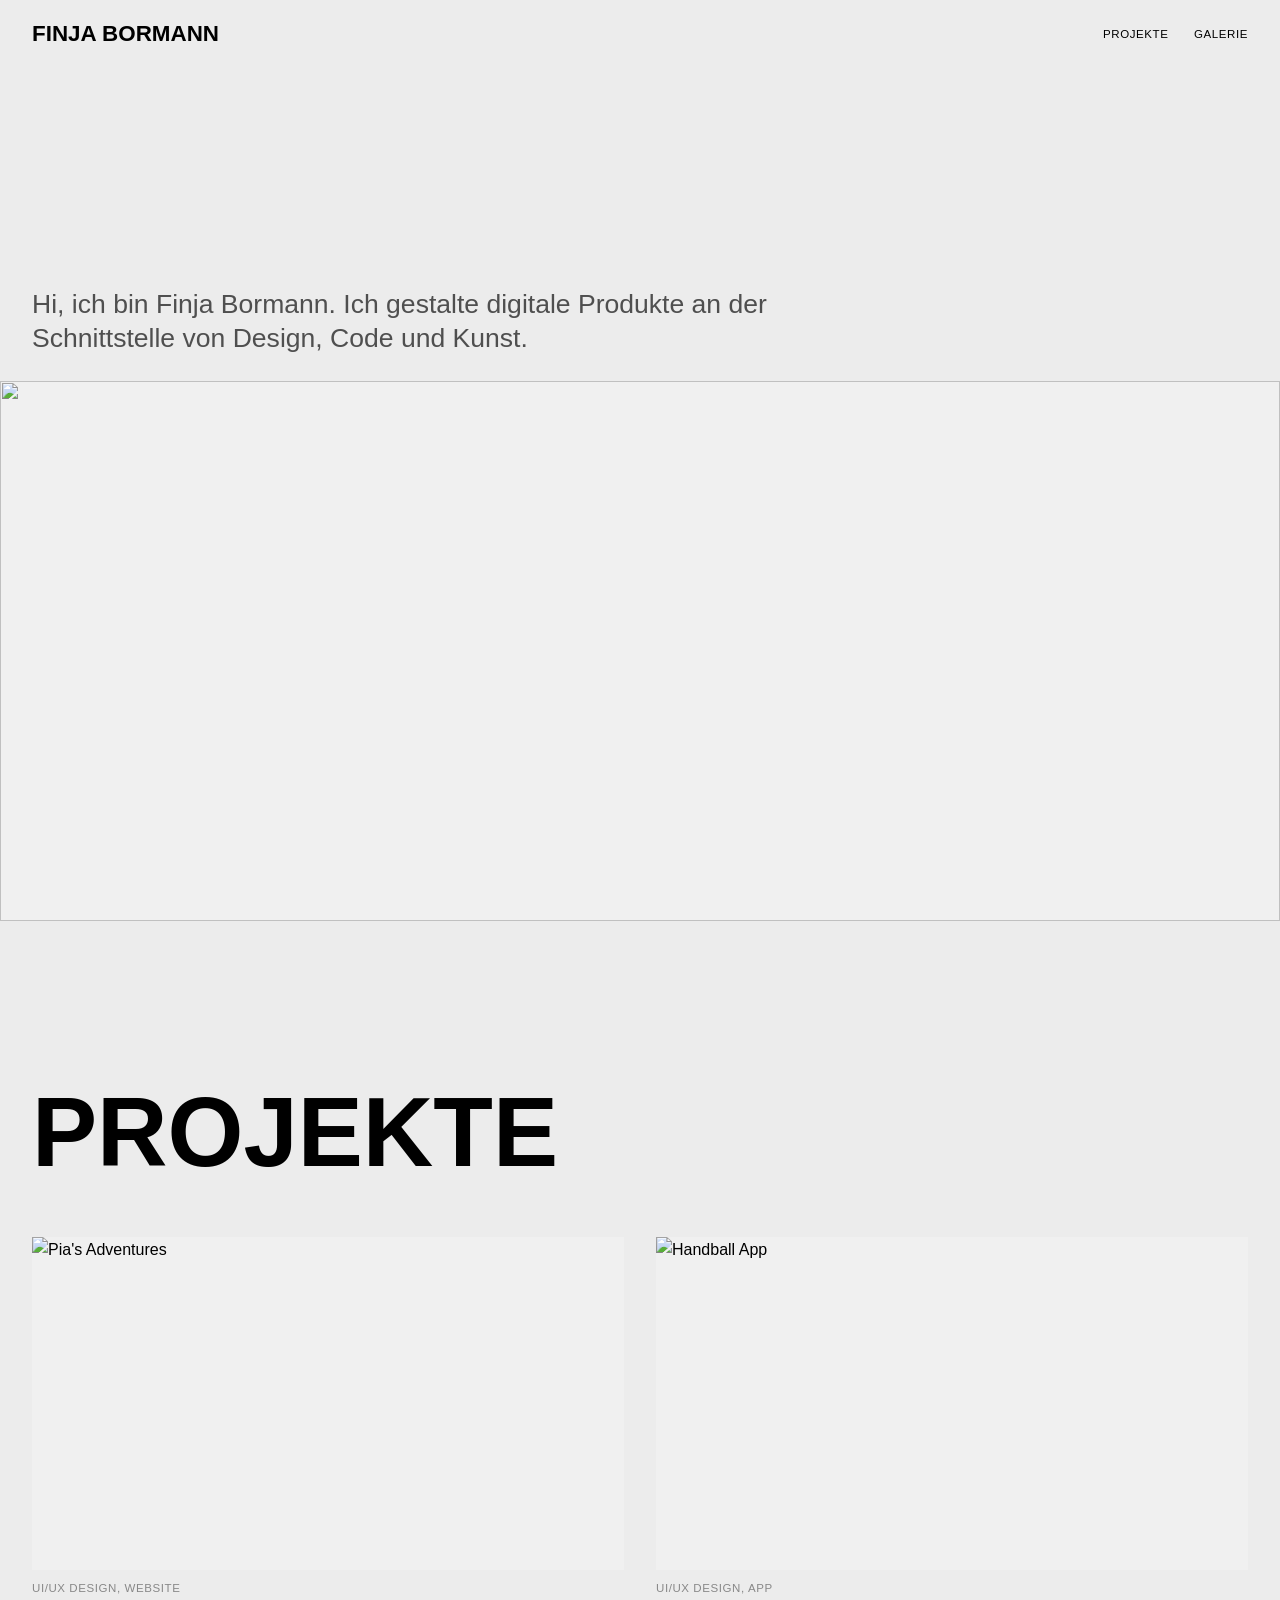
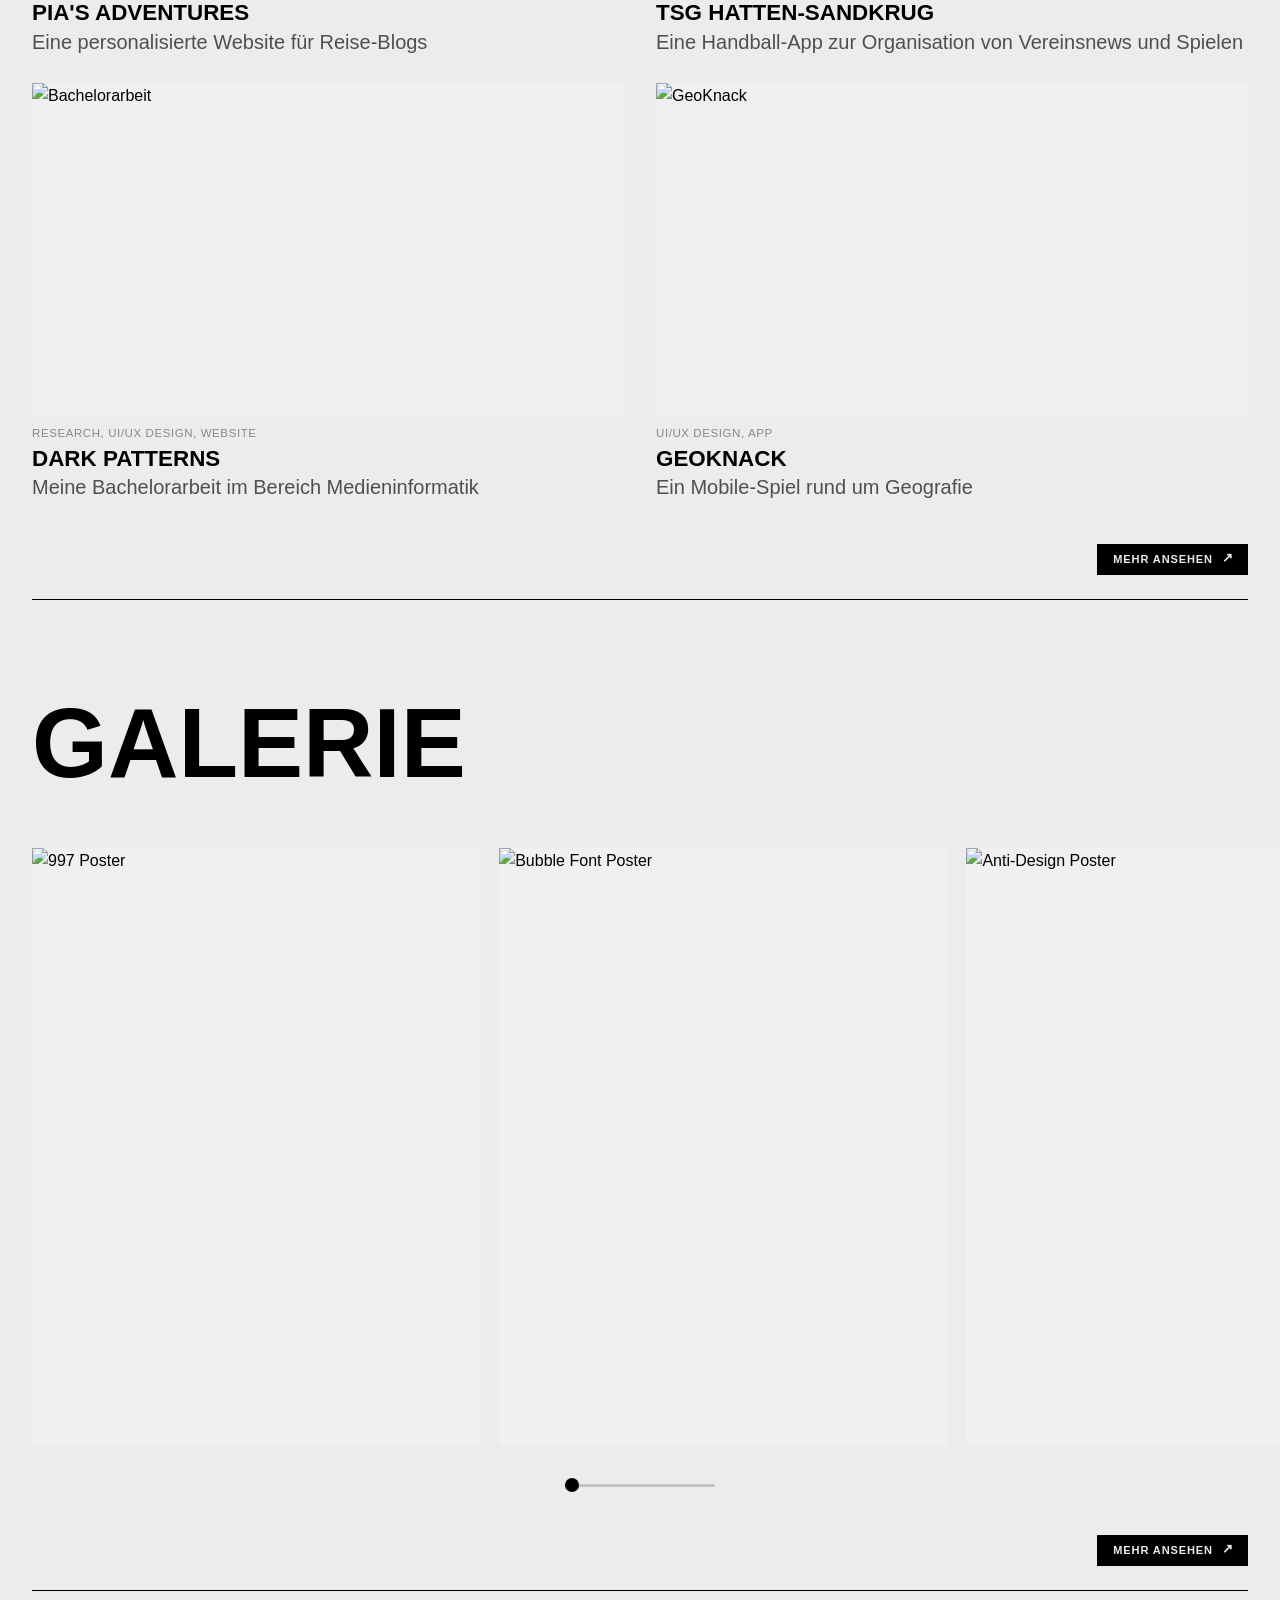
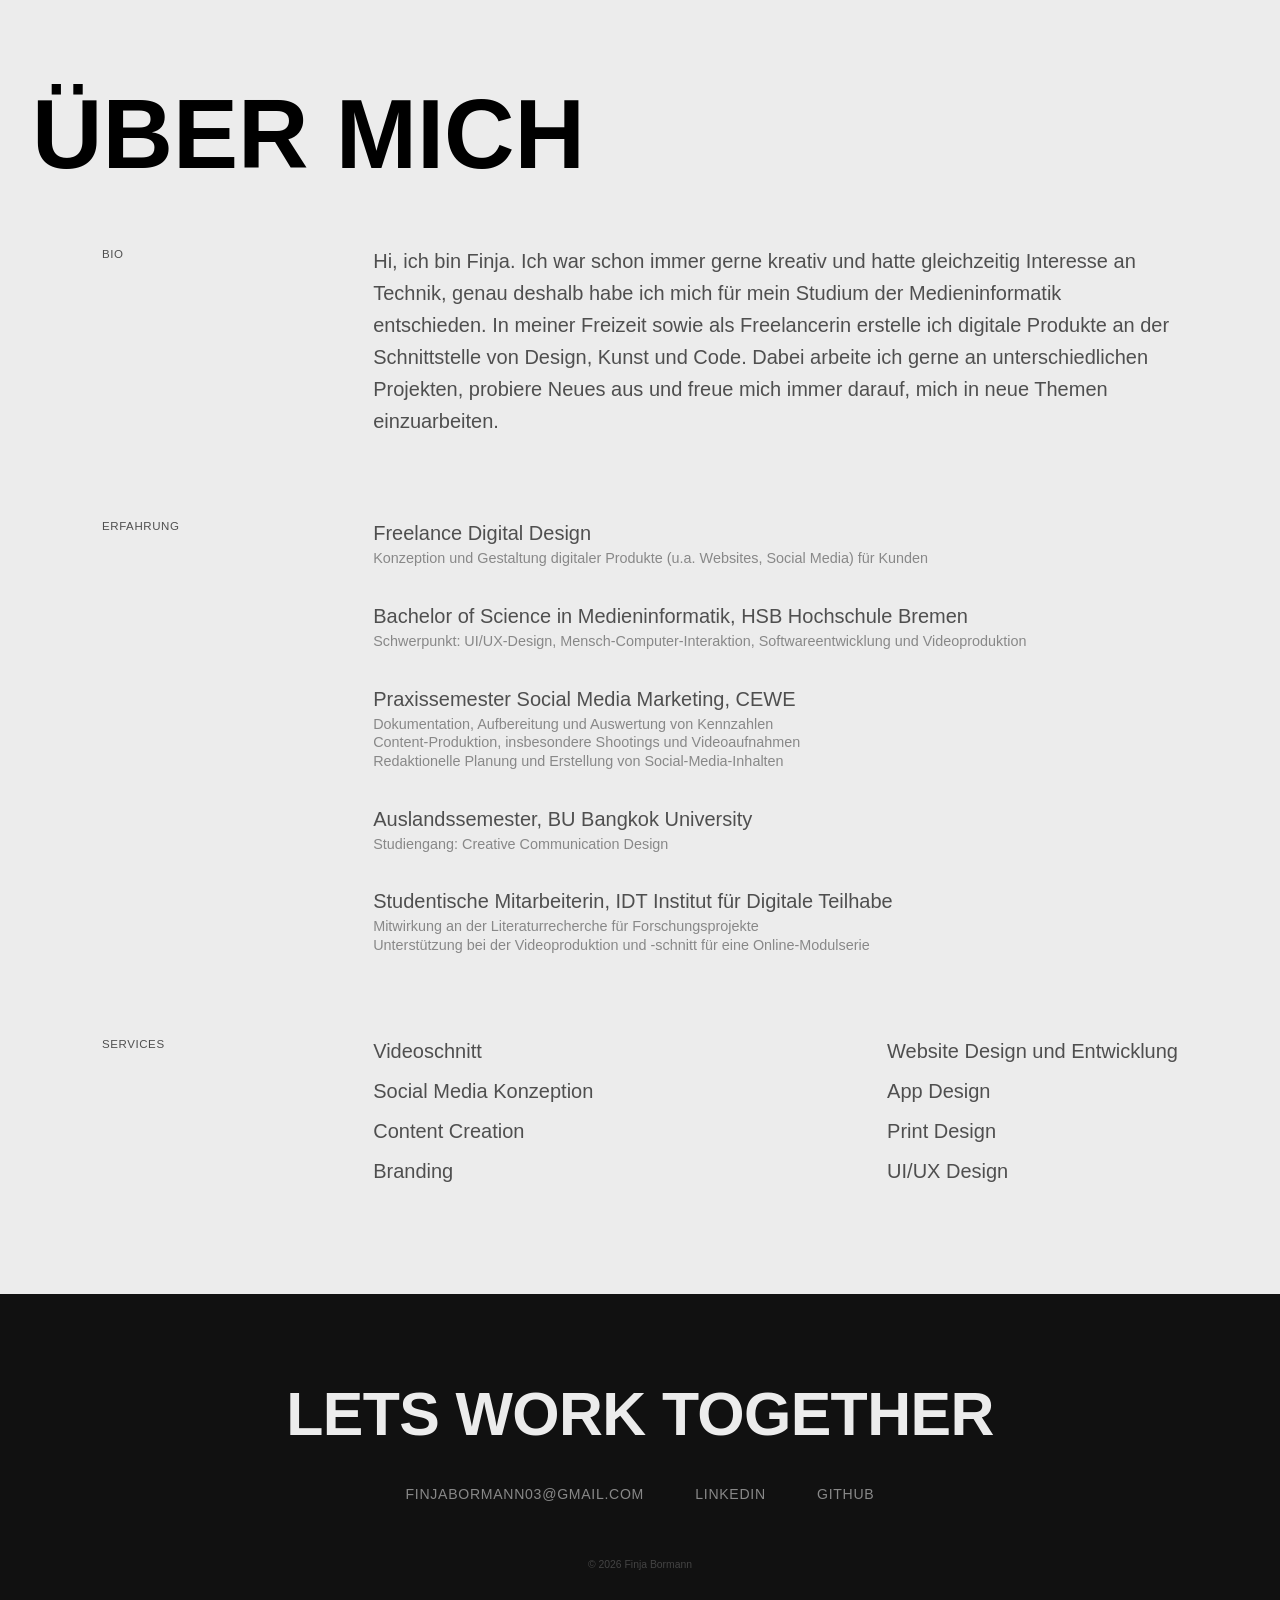
==== index.html @ 7aad4424 "added slider and changed bio text" ====
﻿<!DOCTYPE html>
<html lang="de">
  <head>
    <meta charset="UTF-8" />
    <meta name="viewport" content="width=device-width, initial-scale=1.0" />
    <meta name="theme-color" content="#ececec" />
    <link rel="icon" type="image/png" href="images/Logo.png" />
    <title>Finja Bormann - Digital Design</title>
    <link rel="stylesheet" href="style.css" />
    <link rel="stylesheet" href="responsive.css" />
  </head>
  <body>
  <div class="page-wrapper">

    <!-- Navigation -->
    <header>
      <nav class="navbar">
        <a href="#" class="nav-logo">FINJA BORMANN</a>
        <button class="nav-burger" aria-label="Menü öffnen">
          <span></span>
          <span></span>
          <span></span>
        </button>
        <ul class="nav-links">
          <li><a href="projects-overview.html">Projekte</a></li>
          <li><a href="galerie.html">Galerie</a></li>
        </ul>
      </nav>
    </header>

    <!-- Hauptbereich -->
    <main>

      <!-- Hero -->
      <section id="hero" class="section hero">
        <h1>Hi, ich bin Finja Bormann. Ich gestalte digitale Produkte an der Schnittstelle von Design, Code und Kunst.</h1>

        <!-- Bilder-Slideshow -->
        <div class="slideshow">
          <div class="slideshow-frame">
            <img src="images/TSG/Handball_App.png" class="slideshow-image" alt="" fetchpriority="high" />
            <img src="images/GeoKnack/MockUp_GeoKnack.png" class="slideshow-image" alt="" loading="lazy" decoding="async" />
            <img src="images/Bachelorarbeit/Bachelorarbeit_MockUp.png" class="slideshow-image" alt="" loading="lazy" decoding="async" />
            <img src="images/Pias_Adventures/Pias_adventures_MockUp.png" class="slideshow-image" alt="" loading="lazy" decoding="async" />
          </div>
        </div>
      </section>

      <!-- Projekte -->
      <section id="projects" class="section no-line">
        <h2>Projekte</h2>
        <div class="projects-static-grid">
          <a class="project-card" href="projects/pias-adventures.html">
            <div class="project-image">
              <img src="images/Pias_Adventures/Pias_Adventures_MockUp.png" alt="Pia's Adventures" />
            </div>
            <p class="project-tags">UI/UX DESIGN, Website</p>
            <h3 class="project-title">Pia's Adventures</h3>
            <p class="project-desc">Eine personalisierte Website für Reise-Blogs</p>
          </a>

          <a class="project-card" href="projects/handball-app.html">
            <div class="project-image">
              <img src="images/TSG/Handball_App.png" alt="Handball App" />
            </div>
            <p class="project-tags">UI/UX DESIGN, APP</p>
            <h3 class="project-title">TSG Hatten-Sandkrug</h3>
            <p class="project-desc">Eine Handball-App zur Organisation von Vereinsnews und Spielen</p>
          </a>

          <a class="project-card" href="projects/bachelorarbeit.html">
            <div class="project-image">
              <img src="images/Bachelorarbeit/Bachelorarbeit_MockUp.png" alt="Bachelorarbeit" loading="lazy" decoding="async" />
            </div>
            <p class="project-tags">RESEARCH, UI/UX DESIGN, Website</p>
            <h3 class="project-title">Dark Patterns</h3>
            <p class="project-desc">Meine Bachelorarbeit im Bereich Medieninformatik</p>
          </a>

          <a class="project-card" href="projects/geoknack.html">
            <div class="project-image">
              <img src="images/GeoKnack/MockUp_GeoKnack.png" alt="GeoKnack" loading="lazy" decoding="async" />
            </div>
            <p class="project-tags">UI/UX DESIGN, APP</p>
            <h3 class="project-title">GeoKnack</h3>
            <p class="project-desc">Ein Mobile-Spiel rund um Geografie</p>
          </a>

        </div>
        <div class="section-link-wrap">
          <a href="projects-overview.html" class="section-link-btn">Mehr Ansehen <span class="section-link-arrow">↗</span></a>
        </div>
      </section>

      <!-- Galerie -->
      <section id="gallery" class="section">
        <h2><span class="heading-text">Galerie</span></h2>
        <div class="projects-viewport">
        <div class="projects-grid">
          <div class="project-card">
            <div class="project-image">
              <img src="images/Galerie/997-poster.png" alt="997 Poster" loading="lazy" decoding="async" />
            </div>
          </div>

          <div class="project-card">
            <div class="project-image">
              <img src="images/Galerie/bubble-font-poster.png" alt="Bubble Font Poster" loading="lazy" decoding="async" />
            </div>
          </div>

          <div class="project-card">
            <div class="project-image">
              <img src="images/Galerie/anti-design-poster.png" alt="Anti-Design Poster" loading="lazy" decoding="async" />
            </div>
          </div>

          <div class="project-card">
            <div class="project-image">
              <img src="images/Galerie/retro-poster.png" alt="Retro Poster" loading="lazy" decoding="async" />
            </div>
          </div>
        </div>
        </div>
        <div class="section-link-wrap">
          <a href="galerie.html" class="section-link-btn">Mehr Ansehen <span class="section-link-arrow">↗</span></a>
        </div>
      </section>

      <!-- Über mich -->
      <section id="about" class="section">
        <h2>Über mich</h2>

        <div class="about-row">
          <p class="about-label">Bio</p>
          <div class="about-content">
            <p>Hi, ich bin Finja. Ich war schon immer gerne kreativ und hatte gleichzeitig Interesse an Technik, 
              genau deshalb habe ich mich für mein Studium der Medieninformatik entschieden. In meiner Freizeit sowie 
              als Freelancerin erstelle ich digitale Produkte an der Schnittstelle von Design, Kunst und Code. 
              Dabei arbeite ich gerne an unterschiedlichen Projekten, probiere Neues aus und freue mich immer darauf, 
              mich in neue Themen einzuarbeiten.</p>
          </div>
        </div>

        <div class="about-row">
          <p class="about-label">Erfahrung</p>
          <div class="about-content">
            <div class="about-entry">
              <p class="about-entry-title">Freelance Digital Design</p>
              <p class="about-entry-desc">Konzeption und Gestaltung digitaler Produkte (u.a. Websites, Social Media) für Kunden</p>
            </div>
            <div class="about-entry">
              <p class="about-entry-title">Bachelor of Science in Medieninformatik, HSB Hochschule Bremen</p>
              <p class="about-entry-desc">Schwerpunkt: UI/UX-Design, Mensch-Computer-Interaktion, Softwareentwicklung und Videoproduktion</p>
            </div>
            <div class="about-entry">
              <p class="about-entry-title">Praxissemester Social Media Marketing, CEWE</p>
              <p class="about-entry-desc">Dokumentation, Aufbereitung und Auswertung von Kennzahlen<br>Content-Produktion, insbesondere Shootings und Videoaufnahmen<br>Redaktionelle Planung und Erstellung von Social-Media-Inhalten</p>
            </div>
            <div class="about-entry">
              <p class="about-entry-title">Auslandssemester, BU Bangkok University</p>
              <p class="about-entry-desc">Studiengang: Creative Communication Design</p>
            </div>
              <div class="about-entry">
              <p class="about-entry-title">Studentische Mitarbeiterin, IDT Institut für Digitale Teilhabe</p>
              <p class="about-entry-desc">Mitwirkung an der Literaturrecherche für Forschungsprojekte<br>Unterstützung bei der Videoproduktion und -schnitt für eine Online-Modulserie</p>
            </div>
          </div>
        </div>

        <div class="about-row">
          <p class="about-label">Services</p>
          <div class="about-skills">
            <ul>
              <li>Videoschnitt</li>
              <li>Social Media Konzeption</li>
              <li>Content Creation</li>
              <li>Branding</li>
            </ul>
            <ul>
              <li>Website Design und Entwicklung</li>
              <li>App Design</li>
              <li>Print Design</li>
              <li>UI/UX Design</li>
            </ul>
          </div>
        </div>
      </section>

    </main>

  </div>
    <!-- Footer -->
    <footer class="footer">
      <div class="footer-inner">
        <p class="footer-work-together">Lets work<br class="footer-br"> together</p>
        <div class="footer-links-row">
          <a class="footer-link" href="mailto:finjabormann03@gmail.com">finjabormann03@gmail.com</a>
          <div class="footer-social">
            <a class="footer-link" href="https://de.linkedin.com/in/finja-bormann-8b305a2b4" target="_blank">LinkedIn</a>
            <a class="footer-link" href="https://github.com/finionb" target="_blank">GitHub</a>
          </div>
        </div>
        <p class="footer-copy">&copy; 2026 Finja Bormann</p>
      </div>
    </footer>

    <script src="script.js"></script>
  </body>
</html>
---- style.css ----
*, *::before, *::after {
  box-sizing: border-box;
  margin: 0;
  padding: 0;

}

html {
  overflow-x: hidden;
  background-color: #ececec;
}

body {
  font-family: "Inter", sans-serif;
  line-height: 1.6;
  overflow-x: hidden;
  background-color: #ececec;
}


@font-face {
  font-family: "Inter";
  src: url("fonts/Inter_24pt-Light.ttf") format("truetype");
  font-weight: 300;
  font-style: normal;
}

@font-face {
  font-family: "Inter";
  src: url("fonts/Inter_24pt-Medium.ttf") format("truetype");
  font-weight: 500;
  font-style: normal;
}

@font-face {
  font-family: "Inter";
  src: url("fonts/Inter_28pt-SemiBold.ttf") format("truetype");
  font-weight: 600;
  font-style: normal;
}

@font-face {
  font-family: "Inter";
  src: url("fonts/Inter_28pt-Bold.ttf") format("truetype");
  font-weight: 700;
  font-style: normal;
}

/* Navbar */
.navbar {
  display: flex;
  justify-content: space-between;
  align-items: center;
  padding: clamp(0.6rem, 1.5vw, 1rem) 2rem;
  background-color: transparent;
  position: fixed;
  top: 0;
  left: 50%;
  width: 100vw;
  margin-left: calc(-1 * 50vw);
  z-index: 100;
}

.nav-logo {
  display: flex;
  align-items: center;
  gap: 0.5rem;
  font-size: clamp(1rem, 1.2vw + 0.5rem, 1.4rem);
  font-weight: 700;
  text-decoration: none;
  color: #000000;
  background-color: transparent;
}

.nav-links {
  list-style: none;
  letter-spacing: 0.05em;
  text-transform: uppercase;
  font-size: clamp(0.7rem, 0.4vw + 0.4rem, 0.85rem);
  display: flex;
  gap: clamp(1rem, 2vw, 2rem);
  background-color: transparent;
}

.nav-links li {
  background-color: transparent;
}

.nav-links a {
  text-decoration: none;
  color: #000000;
  background-color: transparent;
}

.nav-links a:hover {
  color: #4f4f4f;
}

/* Burger button */
.nav-burger {
  display: none;
  flex-direction: column;
  justify-content: center;
  gap: 5px;
  background: none;
  border: none;
  cursor: pointer;
  z-index: 101;
}

.nav-burger span {
  display: block;
  width: 24px;
  height: 2px;
  background-color: #000000;
  transition: transform 0.3s ease, opacity 0.3s ease;
}

.nav-burger.is-open span:nth-child(1) {
  transform: translateY(7px) rotate(45deg);
}
.nav-burger.is-open span:nth-child(2) {
  opacity: 0;
}
.nav-burger.is-open span:nth-child(3) {
  transform: translateY(-7px) rotate(-45deg);
}

/* Slideshow */
.slideshow {
  width: 100vw;
  margin-left: calc(50% - 50vw);
  margin-right: calc(50% - 50vw);
  margin-top: clamp(1rem, 2vw, 2rem);
}

.slideshow-frame {
  position: relative;
  width: 100%;
  aspect-ratio: 16 / 6.75;
  overflow: hidden;
  background-color: #f0f0f0;
}

.slideshow-image {
  position: absolute;
  inset: 0;
  width: 100%;
  height: 100%;
  object-fit: cover;
  opacity: 0;
  transition: opacity 0.6s ease;
}

.slideshow-image.is-active {
  opacity: 1;
}

/* Sections */
.section {
  position: relative;
  padding: clamp(2.5rem, 4vw + 1rem, 5rem) 2rem;
  max-width: 1140px;
  margin: 0 auto;
}

#projects,
#gallery {
  padding-bottom: clamp(1rem, 2vw, 1.5rem);
}

.section::before {
  content: "";
  position: absolute;
  top: 0;
  left: calc(2rem - max(0px, (100vw - 1140px) / 2));
  right: calc(2rem - max(0px, (100vw - 1140px) / 2));
  border-top: 1px solid #000000;
}

.section.hero::before,
.section.no-line::before {
  border-top: none;
}

.hero {
  text-align: left;
  padding-top: clamp(18rem, 18vw + 2rem, 30rem);
  position: relative;
}

.hero h1 {
  position: relative;
  width: 100vw;
  color: #4f4f4f;
  max-width: clamp(300px, 65vw, 800px);
  margin-left: calc(50% - 50vw);
  padding-left: 2rem;
  font-size: clamp(1.25rem, 1.2vw + 0.7rem, 2rem);
  font-weight: 500;
  line-height: clamp(1rem, 1.5vw + 0.9rem, 2.7rem);
}

/* Projects slider */
.projects-viewport {
  position: relative;
  width: 100vw;
  margin-left: calc(50% - 50vw);
  margin-right: calc(50% - 50vw);
  margin-top: clamp(1rem, 2vw, 2rem);
  overflow: hidden;
  cursor: grab;
  touch-action: pan-y;
}

.projects-viewport.is-dragging {
  cursor: grabbing;
}

/* Slider progress indicator */
.slider-scrollbar {
  position: relative;
  width: clamp(120px, 18vw, 150px);
  height: 3px;
  margin: clamp(1.5rem, 3vw, 2.5rem) auto;
  background: #c4c4c4;
  border-radius: 9999px;
}

.slider-fill {
  position: absolute;
  top: 0;
  left: 0;
  height: 100%;
  width: 0;
  background: #000;
  border-radius: 9999px;
}

.slider-thumb {
  position: absolute;
  top: 50%;
  left: 0;
  width: clamp(11px, 2.2vw, 14px);
  height: clamp(11px, 2.2vw, 14px);
  margin-top: calc(clamp(11px, 2.2vw, 14px) * -0.5);
  padding: 0;
  border: none;
  border-radius: 50%;
  background: #000;
  cursor: grab;
  touch-action: none;
  transition: background 0.2s ease;
}

.slider-thumb:hover,
.slider-thumb.is-dragging {
  background: #000;
}

.slider-thumb.is-dragging {
  cursor: grabbing;
}

.projects-grid {
  display: flex;
  gap: clamp(1rem, 1.5vw, 1.5rem);
  width: max-content;
  will-change: transform;
}

.project-card {
  display: block;
  flex: 0 0 624px;
  width: 624px;
  text-decoration: none;
  color: inherit;
  user-select: none;
}

#gallery .project-card {
  flex: 0 0 clamp(220px, 35vw, 500px);
  width: clamp(220px, 35vw, 500px);
  cursor: zoom-in;
}

/* Static projects grid (no slider) */
.projects-static-grid {
  display: grid;
  grid-template-columns: repeat(2, 1fr);
  gap: clamp(1.5rem, 2.5vw, 2.5rem);
  margin-top: clamp(1rem, 2vw, 2rem);
  width: 100vw;
  margin-left: calc(50% - 50vw);
  margin-right: calc(50% - 50vw);
  padding: 0 2rem;
  box-sizing: border-box;
}

.projects-static-grid .project-card {
  flex: none;
  width: auto;
}

@media (max-width: 700px) {
  .projects-static-grid {
    grid-template-columns: 1fr;
  }
}

/* ── Section Link Button ─────────────────────────────── */
.section-link-wrap {
  width: 100vw;
  margin-left: calc(50% - 50vw);
  display: flex;
  justify-content: flex-end;
  padding-right: 2rem;
  margin-top: clamp(2rem, 4vw, 3rem);
}

.section-link-btn {
  display: inline-flex;
  align-items: center;
  gap: 0.6em;
  padding: clamp(0.55em, 0.8vw, 0.8em) clamp(0.9em, 1.5vw, 1.5em);
  border-radius: 0;
  background: #000;
  color: #ececec;
  text-decoration: none;
  font-family: "Inter", sans-serif;
  font-size: clamp(0.62rem, 0.3vw + 0.45rem, 0.9rem);
  font-weight: 600;
  text-transform: uppercase;
  letter-spacing: 0.08em;
  line-height: 1;
  transition: background 0.2s ease, color 0.2s ease;
}

.section-link-btn:hover {
  background: #333;
  color: #ececec;
}

.section-link-arrow {
  font-size: 1.2em;
  line-height: 1;
  transform: translate(2px, -2px);
}

/* ── Coming Soon ─────────────────────────────── */

.coming-soon-card {
  position: relative;
}

.coming-soon-card .project-image::after {
  content: "Coming Soon";
  position: absolute;
  top: 12px;
  right: 12px;
  background-color: #000;
  color: #ececec;
  font-size: 0.65rem;
  font-weight: 700;
  letter-spacing: 0.1em;
  text-transform: uppercase;
  padding: 5px 10px;
  pointer-events: none;
}

/* ── Project Section ─────────────────────────────── */

.project-image {
  overflow: hidden;
  background-color: #f0f0f0;
  position: relative;
}

.project-image img {
  display: block;
  width: 100%;
  aspect-ratio: 16 / 9;
  object-fit: cover;
  transition: transform 0.4s ease;
}

.project-card:hover .project-image img {
  transform: scale(1.05);
}

@media (hover: none) {
  .project-card.in-view .project-image img {
    transform: scale(1.05);
  }
}

#gallery .project-image img {
  aspect-ratio: 3 / 4;
}

.project-tags {
  margin-top: clamp(0.6rem, 1vw, 1rem);
  line-height: 1;
  letter-spacing: 0.05em;
  text-transform: uppercase;
  font-size: clamp(0.7rem, 0.4vw + 0.4rem, 0.85rem);
  color: #888;
}

.project-title {
  font-size: clamp(1.1rem, 1vw + 0.6rem, 1.6rem);
  font-weight: 700;
  line-height: 1;
  text-transform: uppercase;
  margin: 0.5rem 0;
}

.project-desc {
  font-size: clamp(1rem, 0.8vw + 0.7rem, 1.25rem);
  line-height: 0.9;
  color: #4f4f4f;
}

h2 {
  position: relative;
  width: 100vw;
  margin-left: calc(50% - 50vw);
  padding-left: 2rem;
  font-size: clamp(2.5rem, 7vw + 0.5rem, 8rem);
  font-weight: 700;
  text-transform: uppercase;
}

/* Über mich */
.about-row {
  display: grid;
  grid-template-columns: clamp(120px, 18vw, 220px) 1fr;
  gap: clamp(2rem, 4vw, 5rem);
  padding: clamp(1.5rem, 2.5vw, 2.5rem) 0;
}

.about-row:first-of-type {
  margin-top: clamp(1.5rem, 2.5vw, 2.5rem);
  padding-top: 0;
}

.about-label {
  font-weight: 500;
  color: #4f4f4f;
  letter-spacing: 0.05em;
  text-transform: uppercase;
  font-size: clamp(0.7rem, 0.4vw + 0.4rem, 0.85rem);
}

.about-content {
  margin-bottom: 1rem;
  color: #4f4f4f;
  font-size: clamp(1rem, 0.8vw + 0.7rem, 1.25rem);
}

.about-content p:last-child {
  margin-bottom: 0;
}

.about-entry {
  margin-bottom: clamp(1.75rem, 2.5vw, 2.5rem);
}

.about-entry:last-child {
  margin-bottom: 0;
}

.about-entry-title {
  font-weight: 500;
  color: #4f4f4f;
  font-size: clamp(1rem, 0.8vw + 0.7rem, 1.25rem);
}

.about-entry-desc {
  color: #888;
  font-size: clamp(0.8rem, 0.5vw + 0.5rem, 0.95rem);
  line-height: 1.3;
}

.about-skills {
  display: flex;
  justify-content: space-between;
  width: 100%;
}

.about-skills ul {
  list-style: none;
}

.about-skills li {
  color: #4f4f4f;
  margin-bottom: 0.5rem;
  font-size: clamp(1rem, 0.8vw + 0.7rem, 1.25rem);
}

@media (max-width: 600px) {
  .about-row {
    grid-template-columns: 1fr;
    gap: 0.75rem;
  }
}

/* Footer */
.page-wrapper {
  background-color: #ececec;
}

.footer {
  background-color: #111;
  display: flex;
  flex-direction: column;
  align-items: center;
  justify-content: center;
  padding: clamp(3rem, 7vw, 6rem) 2rem;
}

.footer-inner {
  max-width: 1140px;
  width: 100%;
  text-align: center;
  opacity: 0;
  transition: opacity 0.7s ease;
}

.footer-inner.is-visible {
  opacity: 1;
}

.footer-work-together {
  font-size: clamp(2rem, 3.5vw + 1rem, 5rem);
  font-weight: 700;
  color: #ececec;
  text-transform: uppercase;
  line-height: 1;
  letter-spacing: -0.01em;
  margin-bottom: clamp(1.5rem, 3vw, 3rem);
} 

.footer-br {
  display: none;
}

.footer-links-row {
  display: flex;
  justify-content: center;
  align-items: center;
  flex-wrap: wrap;
  gap: clamp(1.5rem, 4vw, 4rem);
  margin-bottom: clamp(2rem, 4vw, 4rem);
}

.footer-social {
  display: flex;
  gap: clamp(1.5rem, 4vw, 4rem);
  background-color: transparent;
}

.footer-link {
  color: #888;
  text-decoration: none;
  font-size: clamp(0.8rem, 0.6vw + 0.4rem, 1rem);
  letter-spacing: 0.05em;
  text-transform: uppercase;
  transition: color 0.2s ease;
}

.footer-link:hover {
  color: #ececec;
}

.footer-copy {
  color: #444;
  font-size: clamp(0.65rem, 0.3vw + 0.4rem, 0.75rem);
}

/* ── Lightbox ────────────────────────────────────────── */
.lightbox {
  position: fixed;
  inset: 0;
  background: rgba(0, 0, 0, 0.9);
  z-index: 200;
  display: flex;
  align-items: center;
  justify-content: center;
  opacity: 0;
  pointer-events: none;
  transition: opacity 0.2s ease;
}

.lightbox.is-open {
  opacity: 1;
  pointer-events: all;
}

.lightbox-img {
  max-width: 90vw;
  max-height: 90vh;
  object-fit: contain;
  display: block;
  user-select: none;
}

.lightbox-close {
  position: fixed;
  top: clamp(1rem, 2vw, 1.5rem);
  right: clamp(1rem, 2vw, 1.5rem);
  background: none;
  border: none;
  cursor: pointer;
  color: #fff;
  font-family: "Inter", sans-serif;
  font-size: clamp(1rem, 1vw + 0.5rem, 1.4rem);
  font-weight: 700;
  letter-spacing: 0.1em;
  text-transform: uppercase;
  line-height: 1;
  padding: 0;
  transition: color 0.2s ease;
}

.lightbox-close:hover {
  color: #888;
}
---- responsive.css ----
/* ═══════════════════════════════════════════════════════
   RESPONSIVE.CSS
   Clamps decken fluid scaling ab.
   Diese Datei enthält strukturelle Breakpoint-Änderungen.

   Breakpoints:
   Tablet  → max-width: 1024px
   Mobile  → max-width: 768px
   Small   → max-width: 480px
═══════════════════════════════════════════════════════ */


/* ── Tablet (≤ 1024px) ───────────────────────────────── */
@media (max-width: 1024px) {

  /* Galerie-Karten etwas breiter relativ */
  #gallery .project-card {
    flex: 0 0 clamp(220px, 44vw, 420px);
    width: clamp(220px, 44vw, 420px);
  }

  /* Projekt-Grid 2 Spalten bleiben, aber weniger Gap */
  .projects-static-grid {
    gap: clamp(1rem, 2vw, 2rem);
  }

  /* About-Label-Spalte etwas schmaler */
  .about-row {
    grid-template-columns: clamp(90px, 14vw, 160px) 1fr;
    gap: clamp(1.5rem, 3vw, 4rem);
  }

  /* Skills-Spalten Mindestbreite anpassen */
  .about-skills ul {
    min-width: clamp(160px, 22vw, 280px);
  }

}


/* ── Mobile (≤ 768px) ───────────────────────────────── */
@media (max-width: 768px) {

  .nav-burger {
    display: flex;
  }

  .nav-links {
    display: none;
    position: fixed;
    top: 0;
    left: 0;
    width: 100%;
    height: 100vh;
    flex-direction: column;
    justify-content: center;
    align-items: flex-end;
    padding-right: 2rem;
    gap: 2rem;
    background-color: #ececec;
    z-index: 100;
  }

  .nav-links.is-open {
    display: flex;
  }

  .nav-links a {
    font-size: clamp(2rem, 8vw, 3rem);
    font-weight: 700;
    text-transform: uppercase;
    letter-spacing: 0.02em;
  }

  /* ─ Hero ─ */
  .hero {
    padding-top: clamp(18rem, 28vw, 20rem);
  }

  .hero h1 {
    max-width: 100%;
    font-size: clamp(1.4rem, 6vw, 2.5rem);
    line-height: 1.3;
    font-weight: 500;
  }

  /* Slideshow auf Mobile deutlich höher */
  .slideshow-frame {
    aspect-ratio: 16 / 16;
  }

  /* ─ Galerie-Slider ─ */
  #gallery .project-card {
    flex: 0 0 clamp(200px, 75vw, 340px);
    width: clamp(200px, 75vw, 340px);
  }

  /* ─ Über mich ─ */
  .about-row {
    grid-template-columns: 1fr;
    gap: 0.6rem;
  }

  .about-row:first-of-type {
    margin-top: clamp(1rem, 2vw, 1.5rem);
  }

  .about-skills {
    gap: 2rem;
  }

  /* ─ Projektkarten ─ */
  .project-desc {
    line-height: 1.4;
  }

  /* ─ Projektdetails ─ */
  .project-hero-image {
    padding-top: clamp(4rem, 8vw, 6rem);
  }

  .project-meta {
    gap: clamp(1rem, 3vw, 2rem);
  }

  .project-overview,
  .project-text-block {
    grid-template-columns: 1fr;
    gap: 0.5rem;
  }

  .project-overview-label,
  .project-section-title {
    padding-top: 0;
  }

}


/* ── Small Mobile (≤ 480px) ─────────────────────────── */
@media (max-width: 480px) {

  /* ─ Navbar ─ */
  .nav-logo {
    font-size: 1.05rem;
  }

  .navbar {
    padding-left: 1.25rem;
    padding-right: 1.25rem;
  }

  /* ─ Sections ─ */
  .section {
    padding-left: 1.25rem;
    padding-right: 1.25rem;
  }

  /* Section-Linien an neues Padding anpassen */
  .section::before {
    left: calc(1.25rem - max(0px, (100vw - 1140px) / 2));
    right: calc(1.25rem - max(0px, (100vw - 1140px) / 2));
  }

  h2 {
    padding-left: 1.25rem;
  }

  .hero h1 {
    padding-left: 1.25rem;
    padding-right: 1.25rem;
  }

  /* ─ Galerie-Karten ─ */
  #gallery .project-card {
    flex: 0 0 82vw;
    width: 82vw;
  }

  /* ─ Projekt-Grid ─ */
  .projects-static-grid {
    padding: 0 1.25rem;
    gap: 2rem;
  }

  /* ─ Section Link ─ */
  .section-link-wrap {
    padding-right: 1.25rem;
  }

  /* ─ Footer ─ */
  .footer {
    padding: clamp(4rem, 10vw, 6rem) 1.25rem;
  }

  .footer-br {
    display: inline;
  }

  .footer-links-row {
    flex-direction: column;
    gap: 1rem;
  }


  .project-image-grid {
    grid-template-columns: 1fr;
    gap: 0.75rem;
  }

  .project-hero-image img {
    aspect-ratio: 4 / 3;
  }

  .project-next-title {
    font-size: clamp(1.2rem, 6vw, 2rem);
  }

  /* ─ Slideshow ─ */
  .slideshow-frame {
    aspect-ratio: 3 / 4;
  }

}
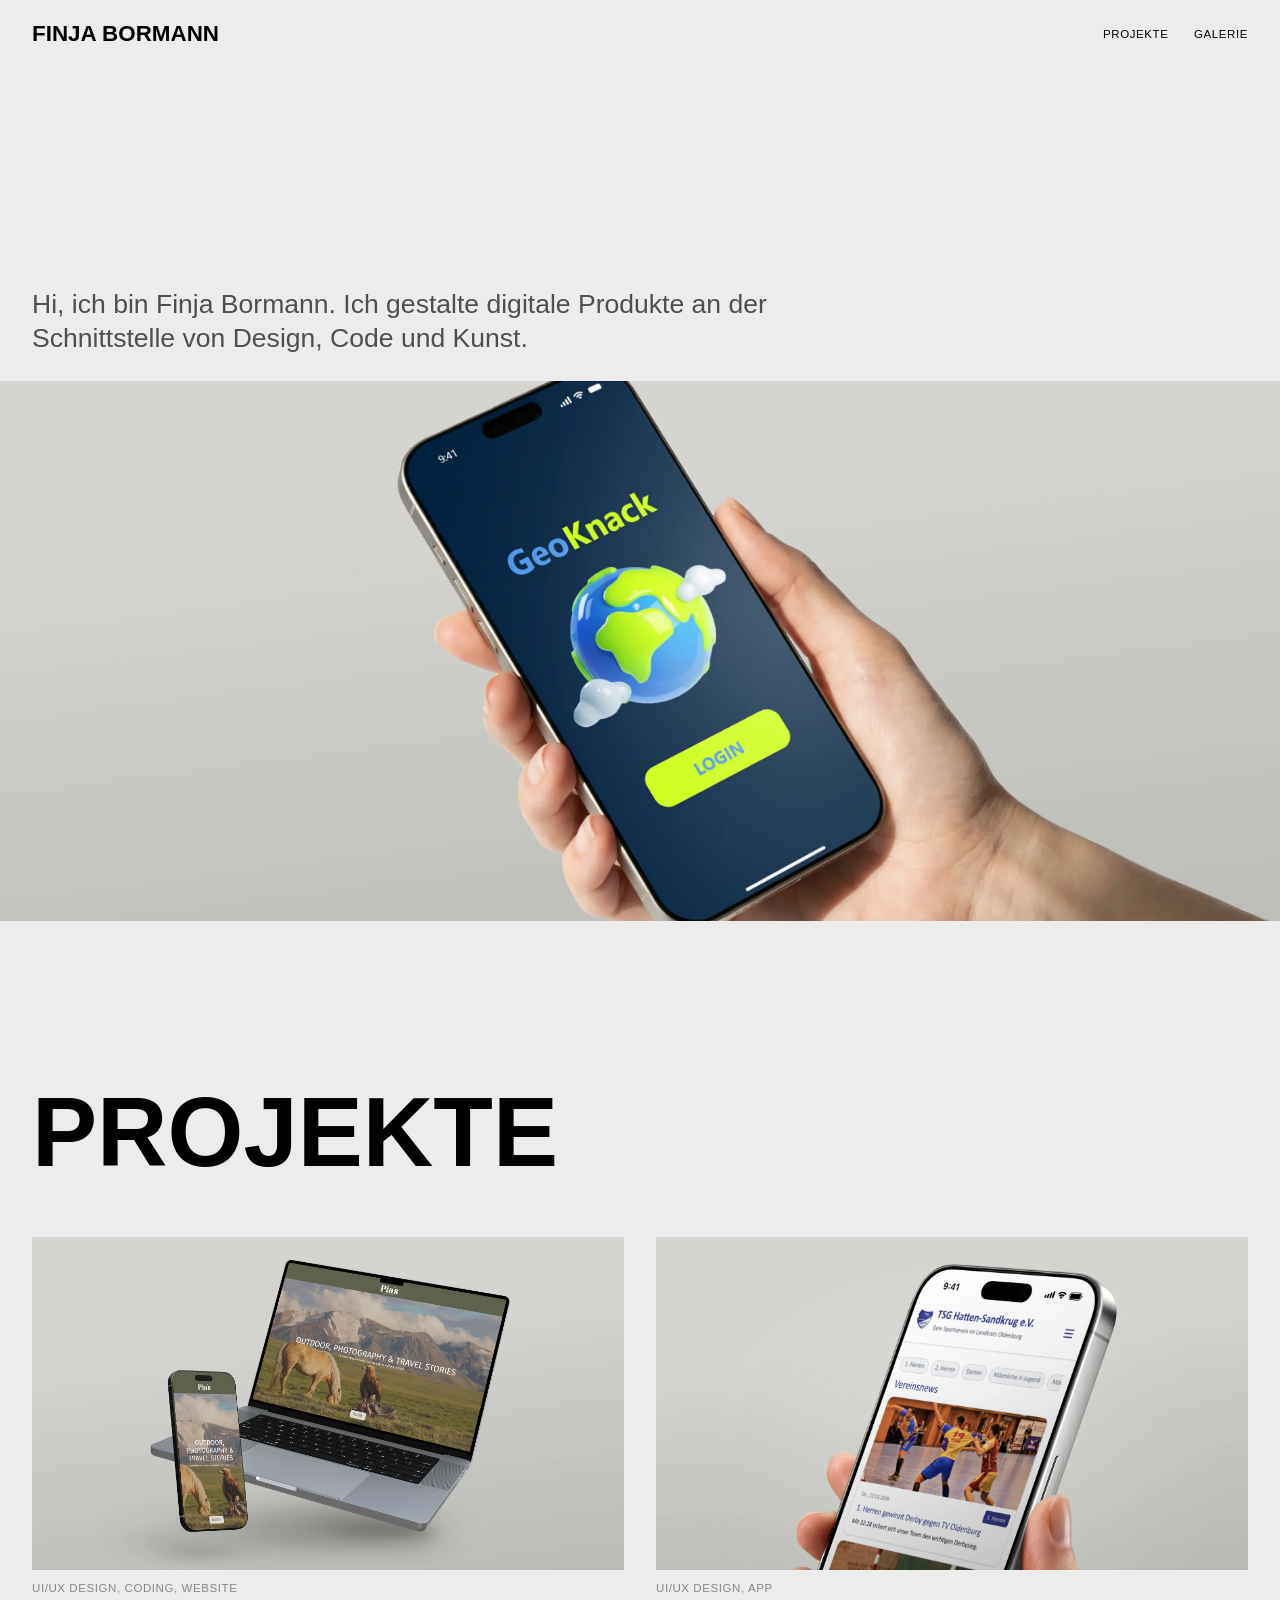
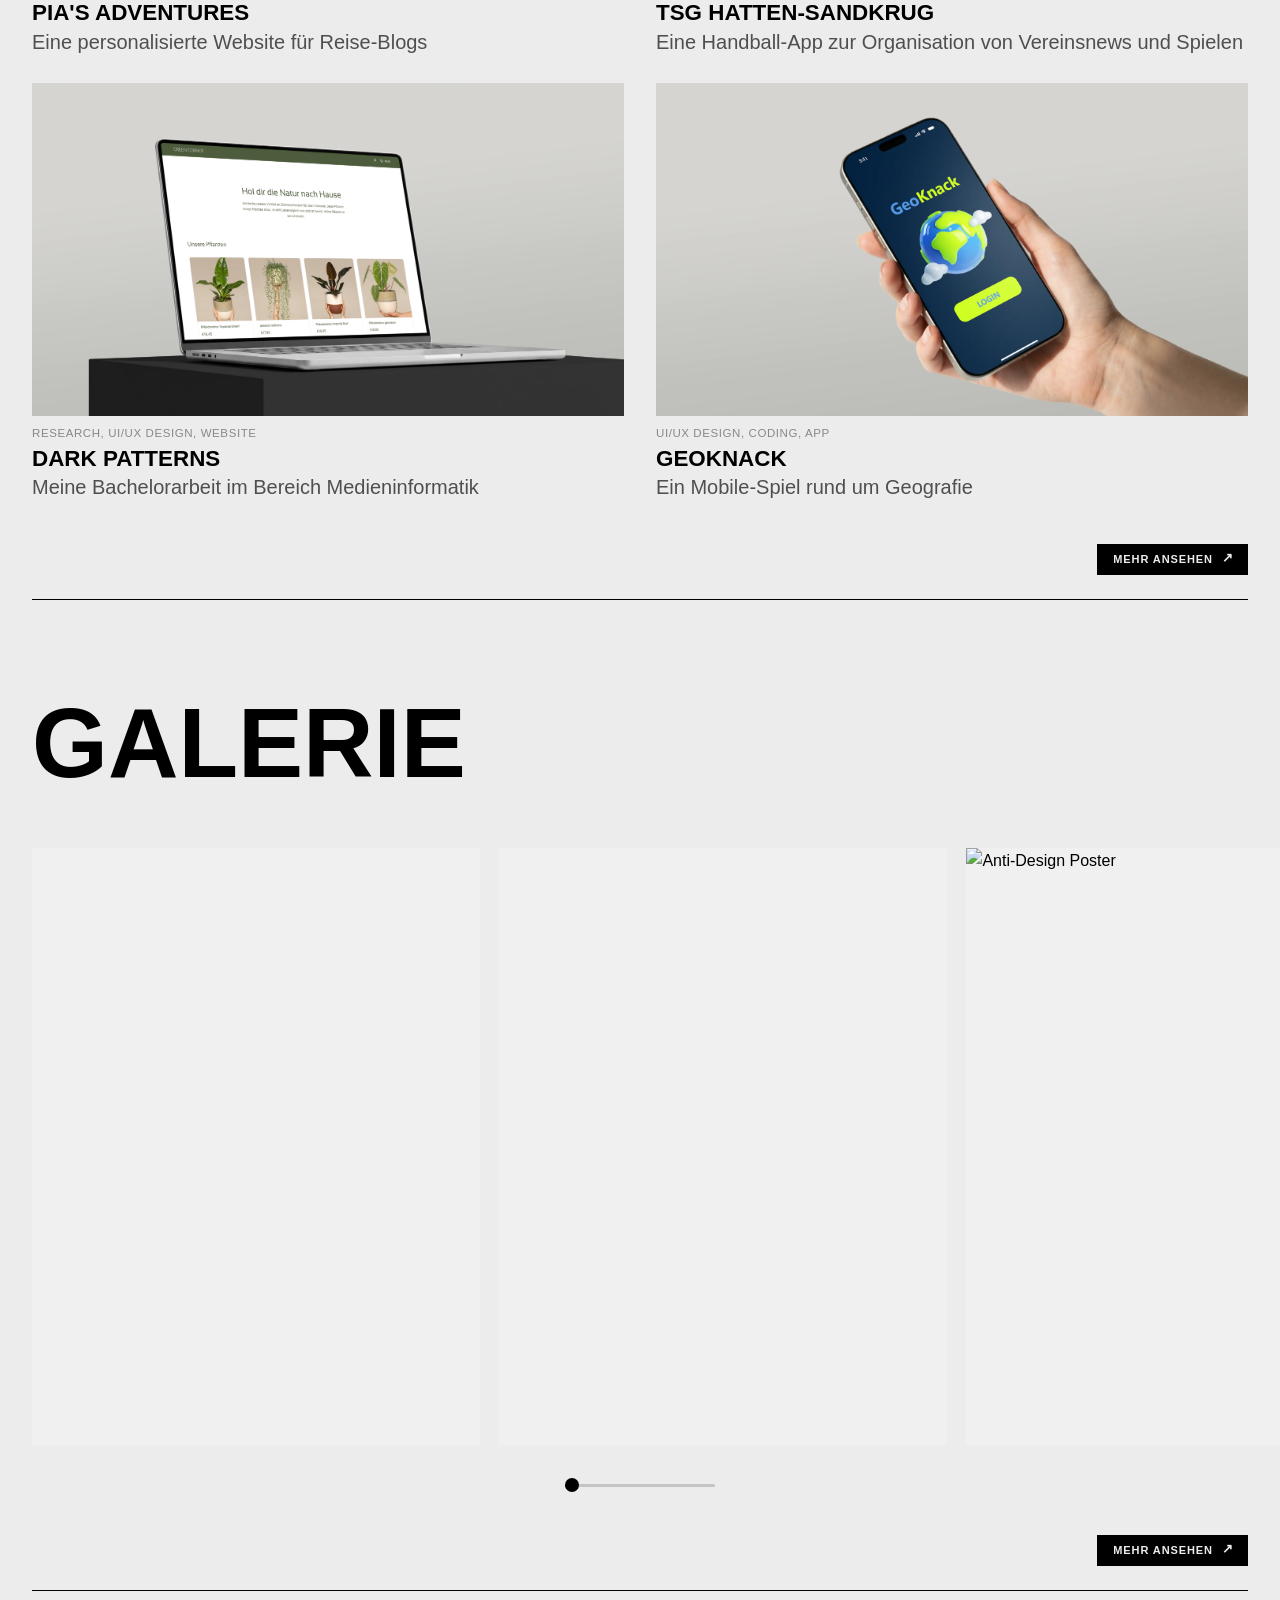
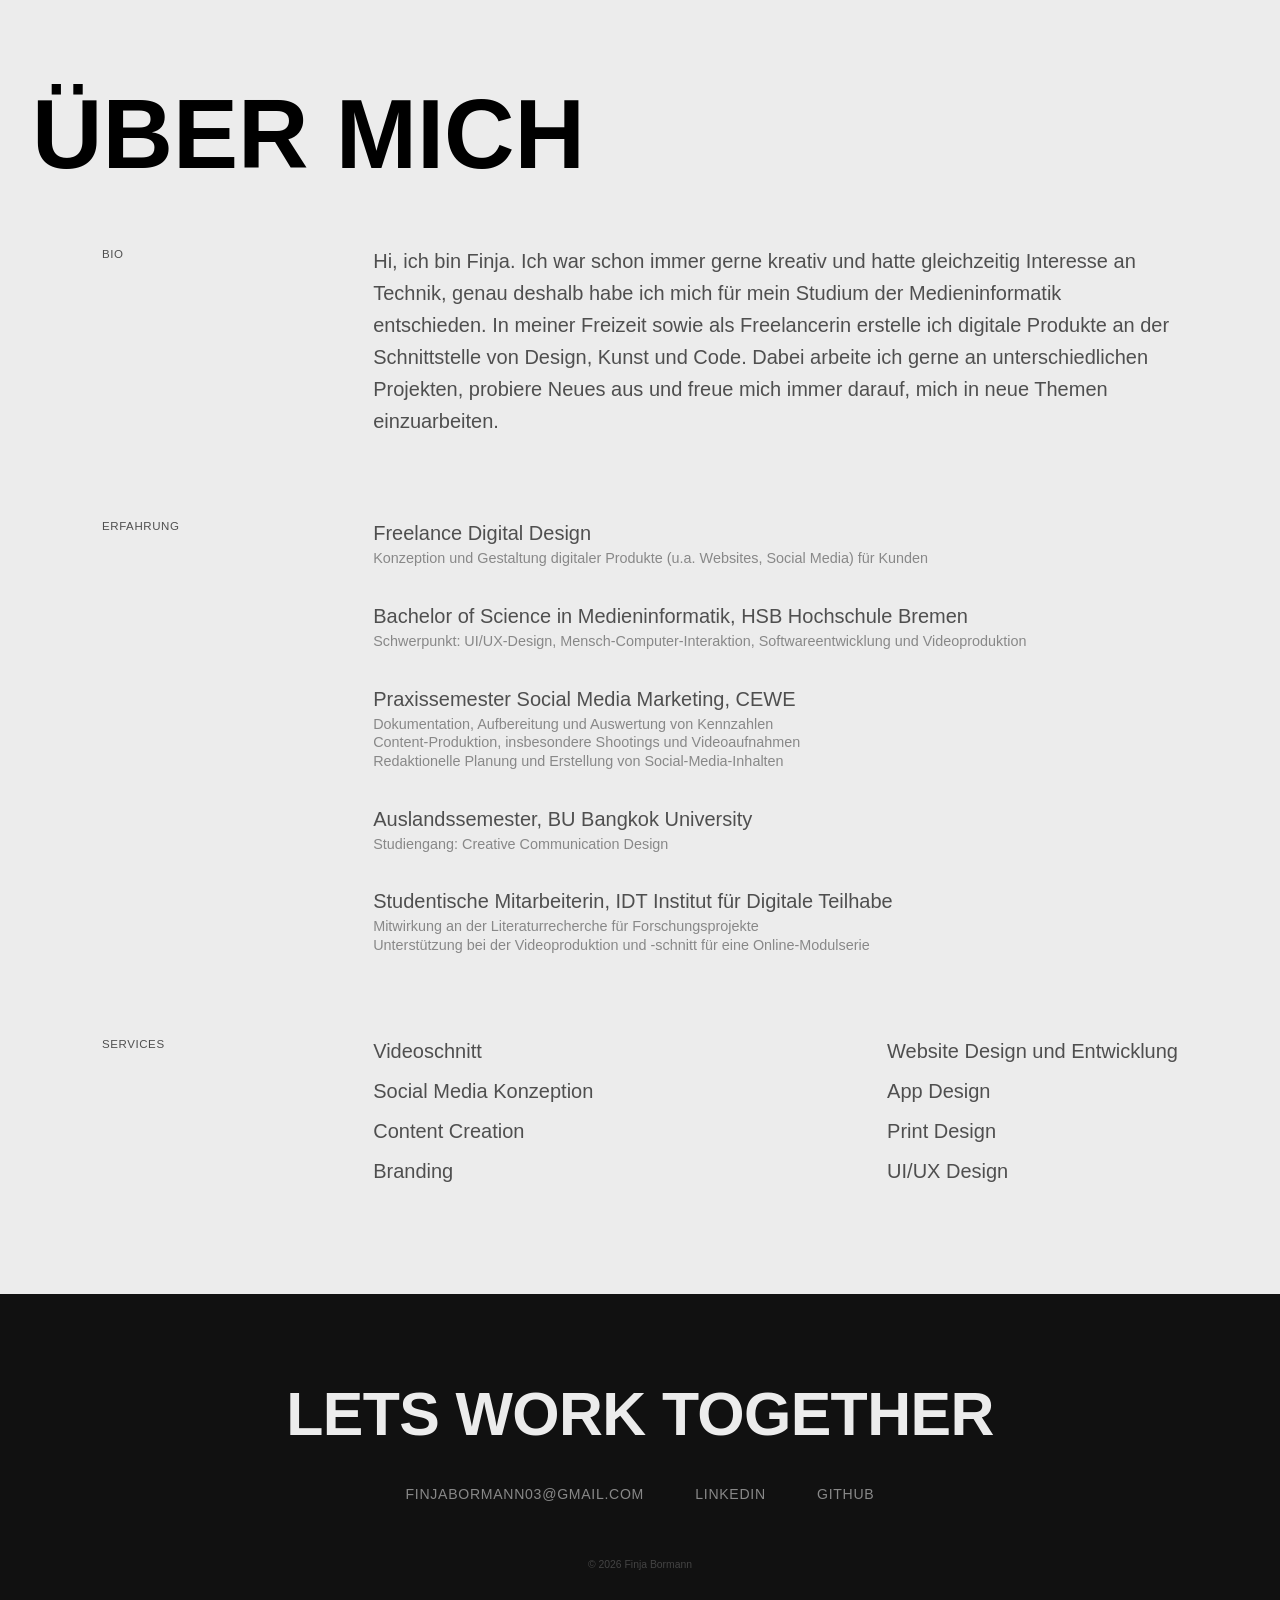
==== commit 2e014202: "changed images to webp" ====
--- a/index.html
+++ b/index.html
@@ -38,10 +38,10 @@
         <!-- Bilder-Slideshow -->
         <div class="slideshow">
           <div class="slideshow-frame">
-            <img src="images/TSG/Handball_App.png" class="slideshow-image" alt="" fetchpriority="high" />
-            <img src="images/GeoKnack/MockUp_GeoKnack.png" class="slideshow-image" alt="" loading="lazy" decoding="async" />
-            <img src="images/Bachelorarbeit/Bachelorarbeit_MockUp.png" class="slideshow-image" alt="" loading="lazy" decoding="async" />
-            <img src="images/Pias_Adventures/Pias_adventures_MockUp.png" class="slideshow-image" alt="" loading="lazy" decoding="async" />
+            <img src="images/TSG/Handball_App.webp" class="slideshow-image" alt="" fetchpriority="high" />
+            <img src="images/GeoKnack/MockUp_GeoKnack.webp" class="slideshow-image" alt="" loading="lazy" decoding="async" />
+            <img src="images/Bachelorarbeit/Bachelorarbeit_MockUp.webp" class="slideshow-image" alt="" loading="lazy" decoding="async" />
+            <img src="images/Pias_Adventures/Pias_Adventures_MockUp.webp" class="slideshow-image" alt="" loading="lazy" decoding="async" />
           </div>
         </div>
       </section>
@@ -50,38 +50,38 @@
       <section id="projects" class="section no-line">
         <h2>Projekte</h2>
         <div class="projects-static-grid">
-          <a class="project-card" href="projects/pias-adventures.html">
-            <div class="project-image">
-              <img src="images/Pias_Adventures/Pias_Adventures_MockUp.png" alt="Pia's Adventures" />
-            </div>
-            <p class="project-tags">UI/UX DESIGN, Website</p>
+          <a class="project-card" href="projects/pias-adventures.html" data-categories="ui-ux coding">
+            <div class="project-image">
+              <img src="images/Pias_Adventures/Pias_Adventures_MockUp.webp" alt="Pia's Adventures" />
+            </div>
+            <p class="project-tags">UI/UX DESIGN, Coding, Website</p>
             <h3 class="project-title">Pia's Adventures</h3>
             <p class="project-desc">Eine personalisierte Website für Reise-Blogs</p>
           </a>
 
-          <a class="project-card" href="projects/handball-app.html">
-            <div class="project-image">
-              <img src="images/TSG/Handball_App.png" alt="Handball App" />
+          <a class="project-card" href="projects/handball-app.html" data-categories="ui-ux">
+            <div class="project-image">
+              <img src="images/TSG/Handball_App.webp" alt="Handball App" />
             </div>
             <p class="project-tags">UI/UX DESIGN, APP</p>
             <h3 class="project-title">TSG Hatten-Sandkrug</h3>
             <p class="project-desc">Eine Handball-App zur Organisation von Vereinsnews und Spielen</p>
           </a>
 
-          <a class="project-card" href="projects/bachelorarbeit.html">
-            <div class="project-image">
-              <img src="images/Bachelorarbeit/Bachelorarbeit_MockUp.png" alt="Bachelorarbeit" loading="lazy" decoding="async" />
+          <a class="project-card" href="projects/bachelorarbeit.html" data-categories="ui-ux">
+            <div class="project-image">
+              <img src="images/Bachelorarbeit/Bachelorarbeit_MockUp.webp" alt="Bachelorarbeit" loading="lazy" decoding="async" />
             </div>
             <p class="project-tags">RESEARCH, UI/UX DESIGN, Website</p>
             <h3 class="project-title">Dark Patterns</h3>
             <p class="project-desc">Meine Bachelorarbeit im Bereich Medieninformatik</p>
           </a>
 
-          <a class="project-card" href="projects/geoknack.html">
-            <div class="project-image">
-              <img src="images/GeoKnack/MockUp_GeoKnack.png" alt="GeoKnack" loading="lazy" decoding="async" />
-            </div>
-            <p class="project-tags">UI/UX DESIGN, APP</p>
+          <a class="project-card" href="projects/geoknack.html" data-categories="ui-ux coding">
+            <div class="project-image">
+              <img src="images/GeoKnack/MockUp_GeoKnack.webp" alt="GeoKnack" loading="lazy" decoding="async" />
+            </div>
+            <p class="project-tags">UI/UX DESIGN, Coding, APP</p>
             <h3 class="project-title">GeoKnack</h3>
             <p class="project-desc">Ein Mobile-Spiel rund um Geografie</p>
           </a>
@@ -99,25 +99,25 @@
         <div class="projects-grid">
           <div class="project-card">
             <div class="project-image">
-              <img src="images/Galerie/997-poster.png" alt="997 Poster" loading="lazy" decoding="async" />
-            </div>
-          </div>
-
-          <div class="project-card">
-            <div class="project-image">
-              <img src="images/Galerie/bubble-font-poster.png" alt="Bubble Font Poster" loading="lazy" decoding="async" />
-            </div>
-          </div>
-
-          <div class="project-card">
-            <div class="project-image">
-              <img src="images/Galerie/anti-design-poster.png" alt="Anti-Design Poster" loading="lazy" decoding="async" />
-            </div>
-          </div>
-
-          <div class="project-card">
-            <div class="project-image">
-              <img src="images/Galerie/retro-poster.png" alt="Retro Poster" loading="lazy" decoding="async" />
+              <img src="images/Galerie/997-poster.webp" alt="997 Poster" loading="lazy" decoding="async" />
+            </div>
+          </div>
+
+          <div class="project-card">
+            <div class="project-image">
+              <img src="images/Galerie/bubble-font-poster.webp" alt="Bubble Font Poster" loading="lazy" decoding="async" />
+            </div>
+          </div>
+
+          <div class="project-card">
+            <div class="project-image">
+              <img src="images/Galerie/anti-design-poster.webp" alt="Anti-Design Poster" loading="lazy" decoding="async" />
+            </div>
+          </div>
+
+          <div class="project-card">
+            <div class="project-image">
+              <img src="images/Galerie/retro-poster.webp" alt="Retro Poster" loading="lazy" decoding="async" />
             </div>
           </div>
         </div>
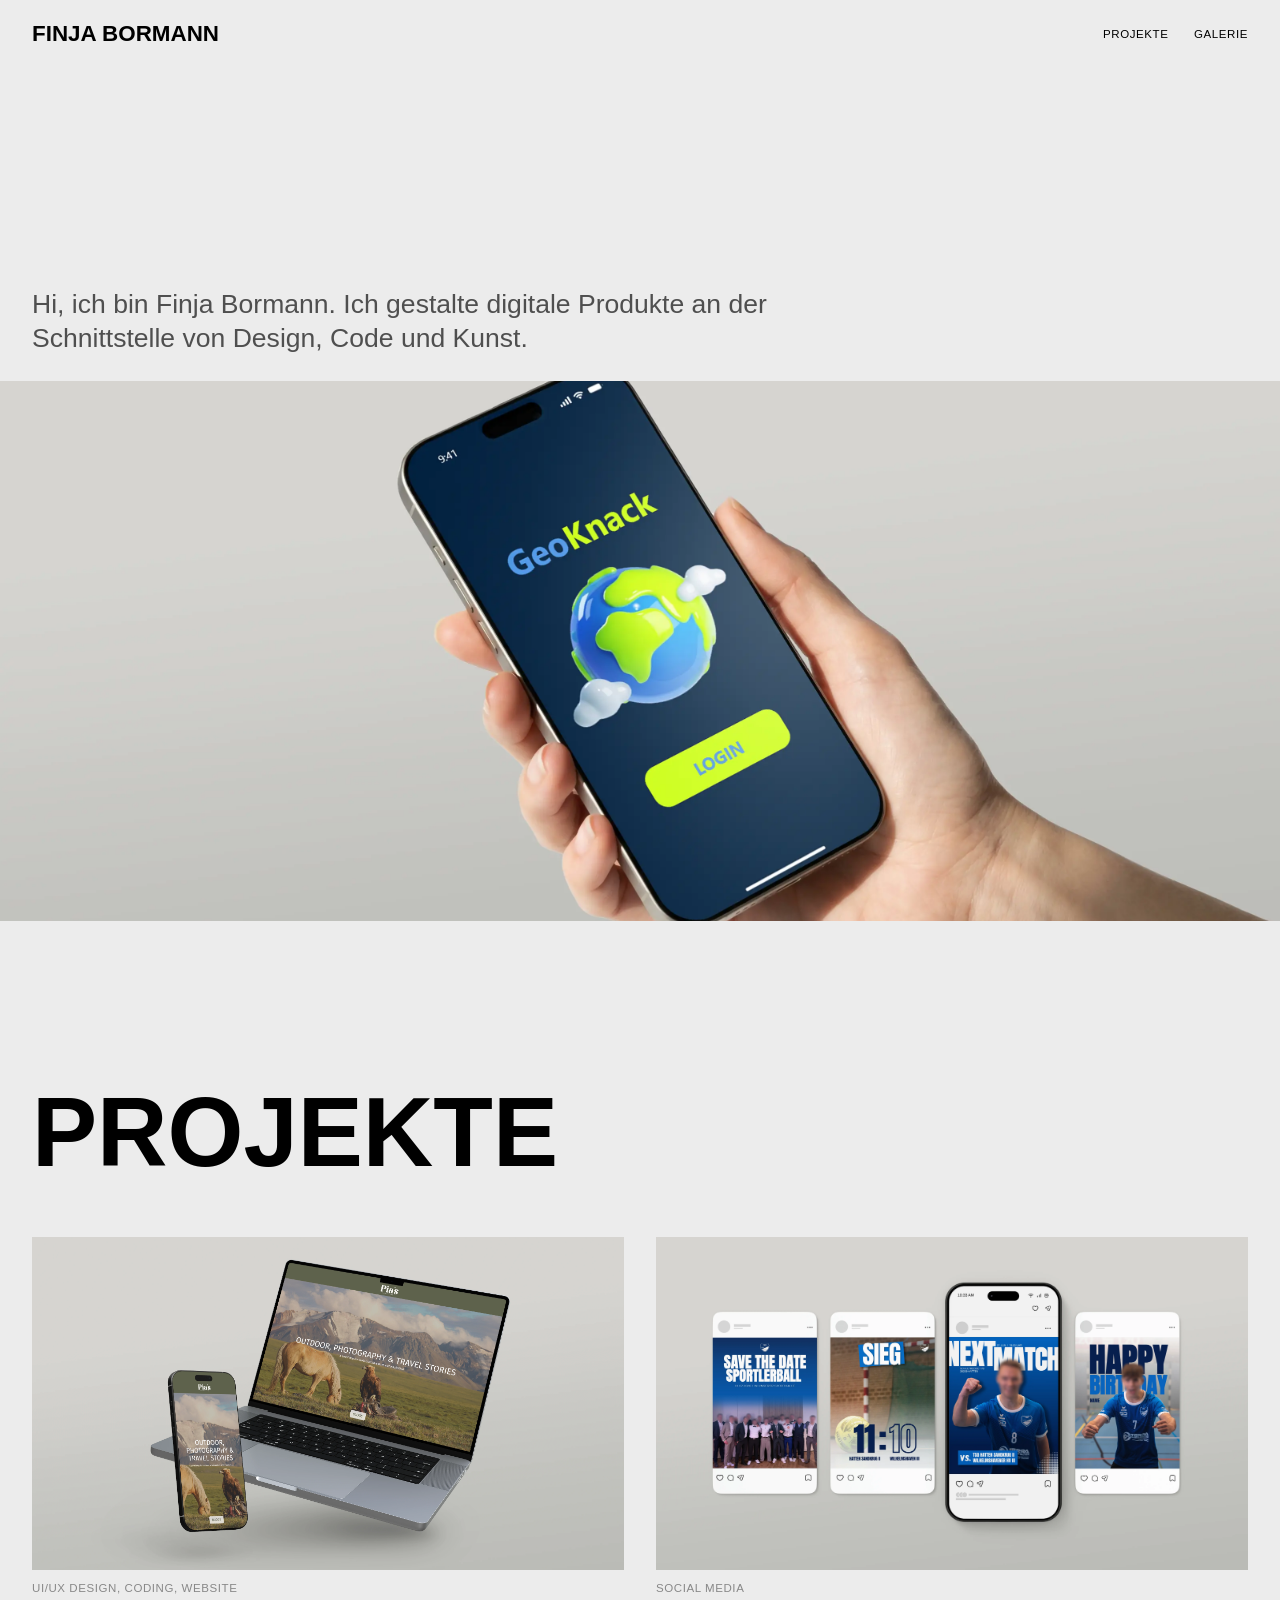
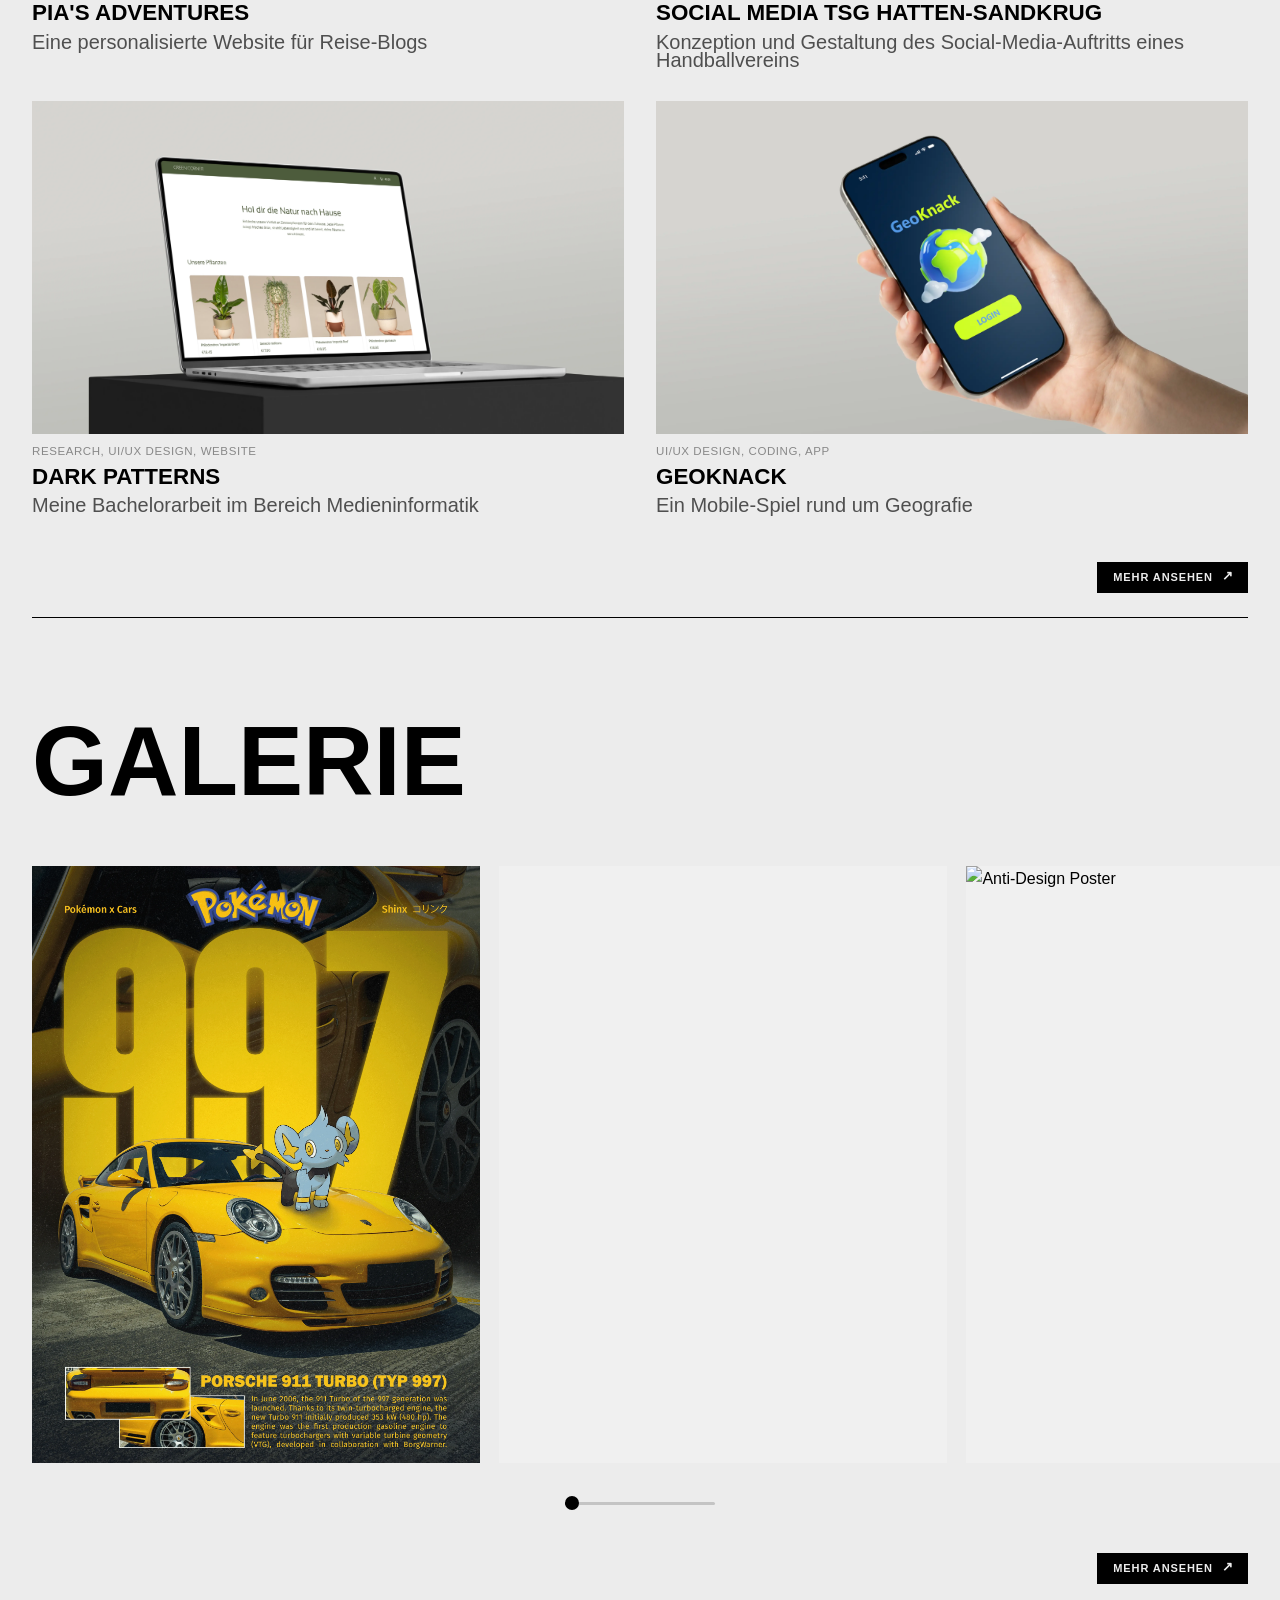
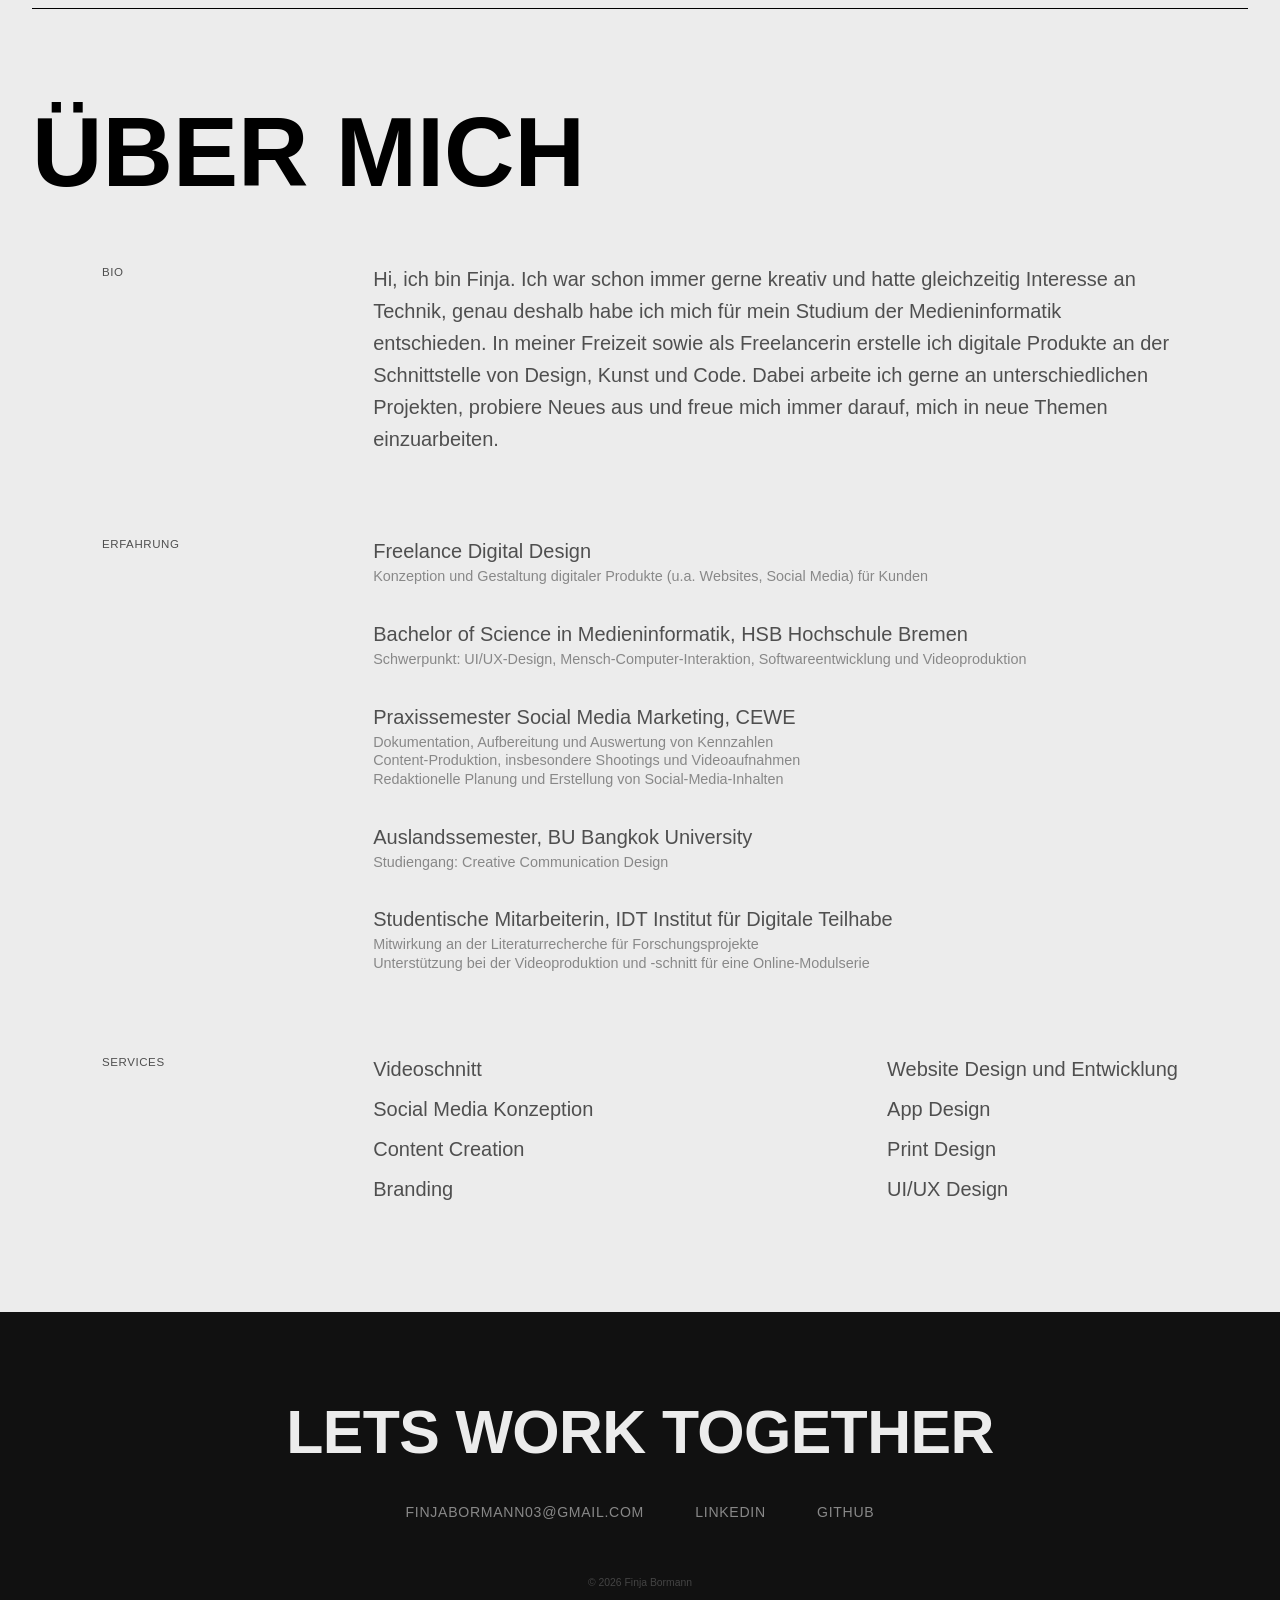
==== commit 0c258af7: "added a new project (Social Media)" ====
--- a/index.html
+++ b/index.html
@@ -40,6 +40,7 @@
           <div class="slideshow-frame">
             <img src="images/TSG/Handball_App.webp" class="slideshow-image" alt="" fetchpriority="high" />
             <img src="images/GeoKnack/MockUp_GeoKnack.webp" class="slideshow-image" alt="" loading="lazy" decoding="async" />
+            <img src="images/SocialMedia/SocialMedia_MockUp.webp" class="slideshow-image" alt="" loading="lazy" decoding="async" />
             <img src="images/Bachelorarbeit/Bachelorarbeit_MockUp.webp" class="slideshow-image" alt="" loading="lazy" decoding="async" />
             <img src="images/Pias_Adventures/Pias_Adventures_MockUp.webp" class="slideshow-image" alt="" loading="lazy" decoding="async" />
           </div>
@@ -59,13 +60,13 @@
             <p class="project-desc">Eine personalisierte Website für Reise-Blogs</p>
           </a>
 
-          <a class="project-card" href="projects/handball-app.html" data-categories="ui-ux">
-            <div class="project-image">
-              <img src="images/TSG/Handball_App.webp" alt="Handball App" />
-            </div>
-            <p class="project-tags">UI/UX DESIGN, APP</p>
-            <h3 class="project-title">TSG Hatten-Sandkrug</h3>
-            <p class="project-desc">Eine Handball-App zur Organisation von Vereinsnews und Spielen</p>
+          <a class="project-card" href="projects/social-media-handball.html" data-categories="social-media">
+            <div class="project-image">
+              <img src="images/SocialMedia/SocialMedia_MockUp.webp" alt="Social Media TSG Hatten-Sandkrug"/>
+            </div>
+            <p class="project-tags">Social Media</p>
+            <h3 class="project-title">Social Media TSG Hatten-Sandkrug</h3>
+            <p class="project-desc">Konzeption und Gestaltung des Social-Media-Auftritts eines Handballvereins</p>
           </a>
 
           <a class="project-card" href="projects/bachelorarbeit.html" data-categories="ui-ux">
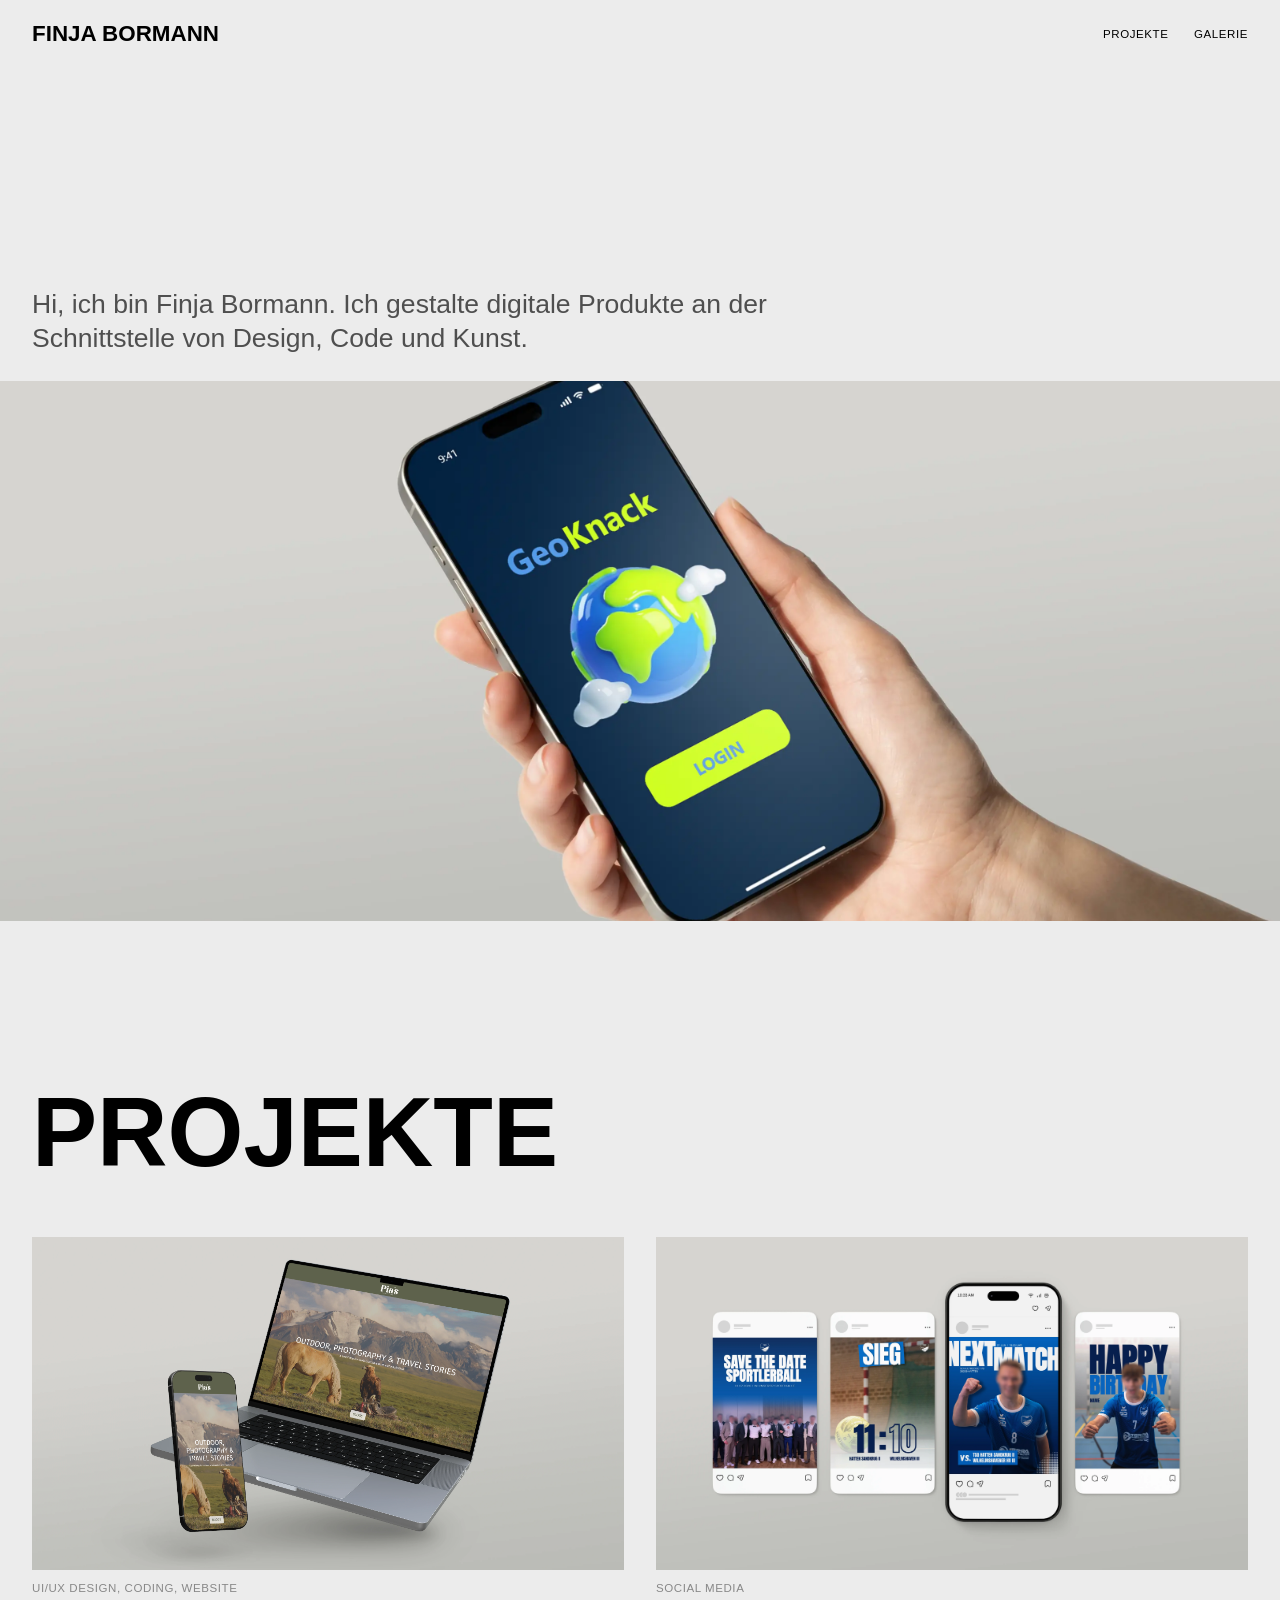
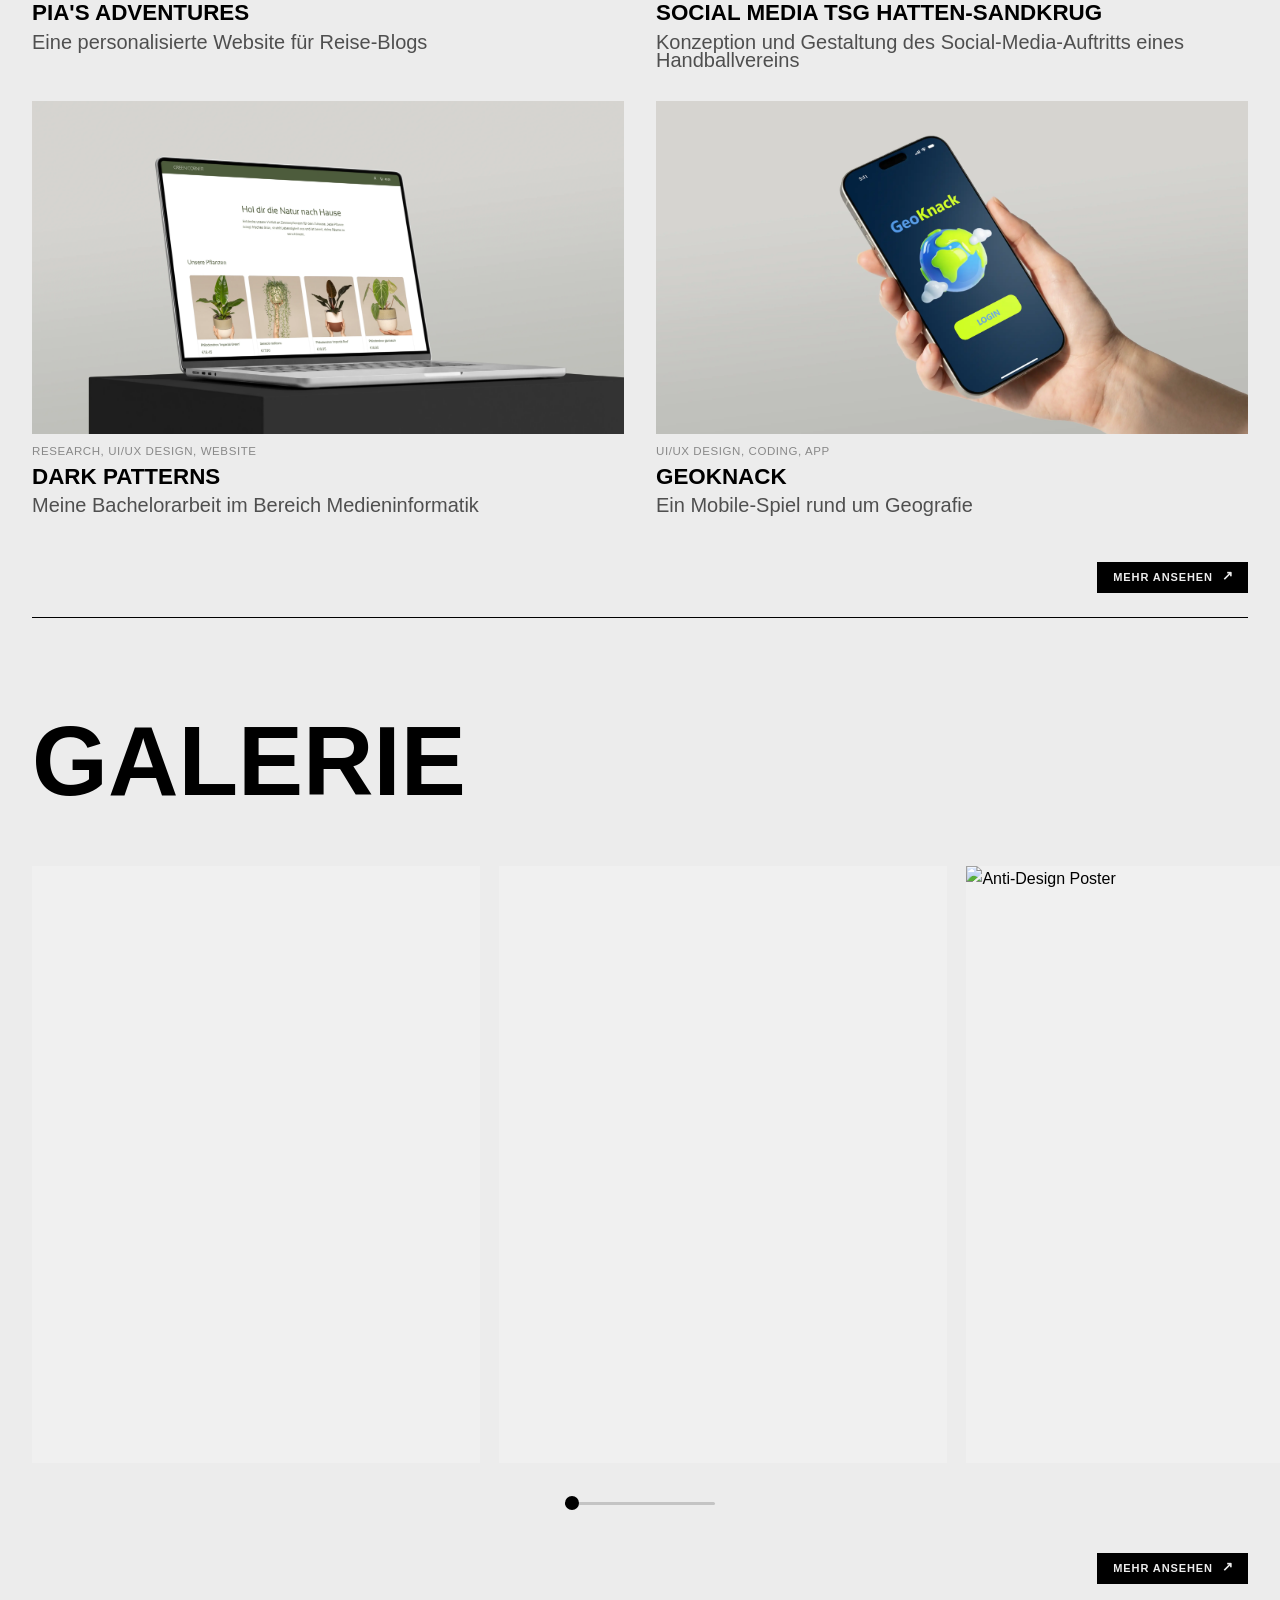
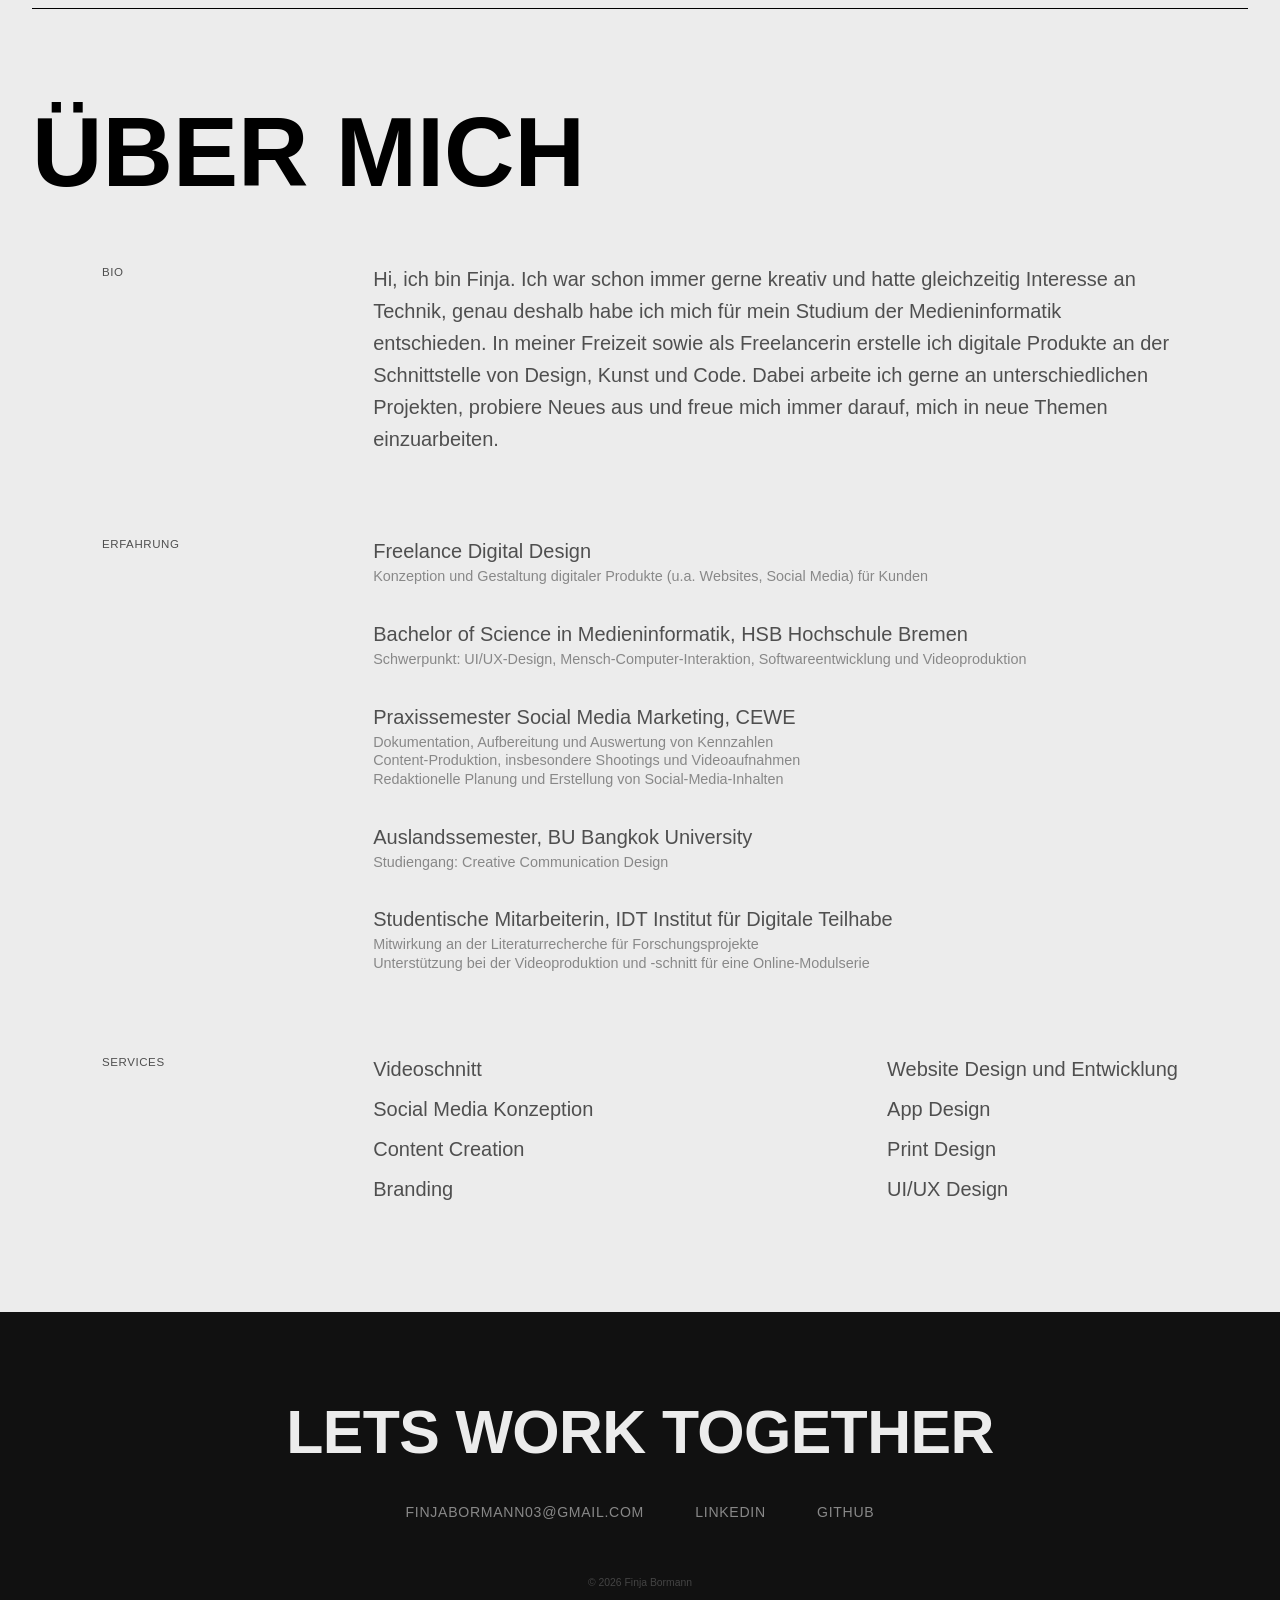
==== commit b0128017: "changed github footer link" ====
--- a/index.html
+++ b/index.html
@@ -199,7 +199,7 @@
           <a class="footer-link" href="mailto:finjabormann03@gmail.com">finjabormann03@gmail.com</a>
           <div class="footer-social">
             <a class="footer-link" href="https://de.linkedin.com/in/finja-bormann-8b305a2b4" target="_blank">LinkedIn</a>
-            <a class="footer-link" href="https://github.com/finionb" target="_blank">GitHub</a>
+            <a class="footer-link" href="https://github.com/finjabmn" target="_blank">GitHub</a>
           </div>
         </div>
         <p class="footer-copy">&copy; 2026 Finja Bormann</p>
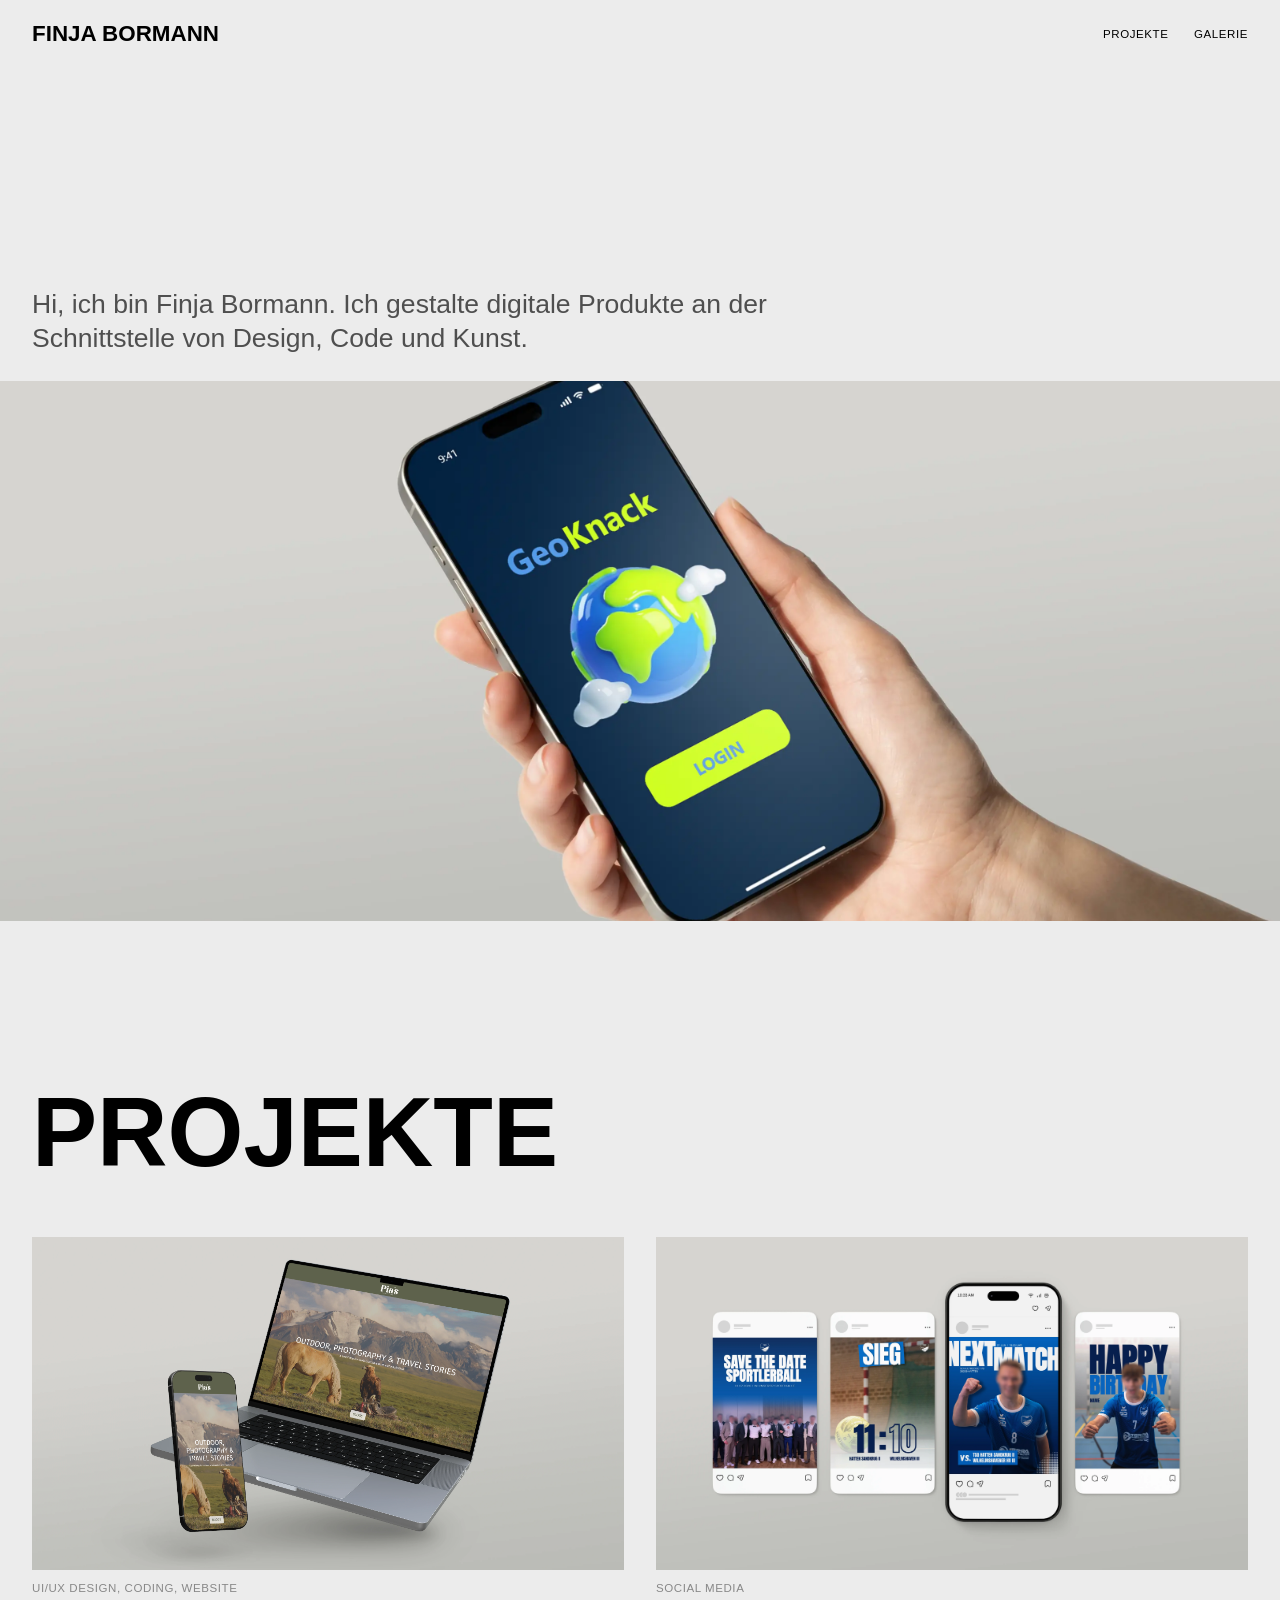
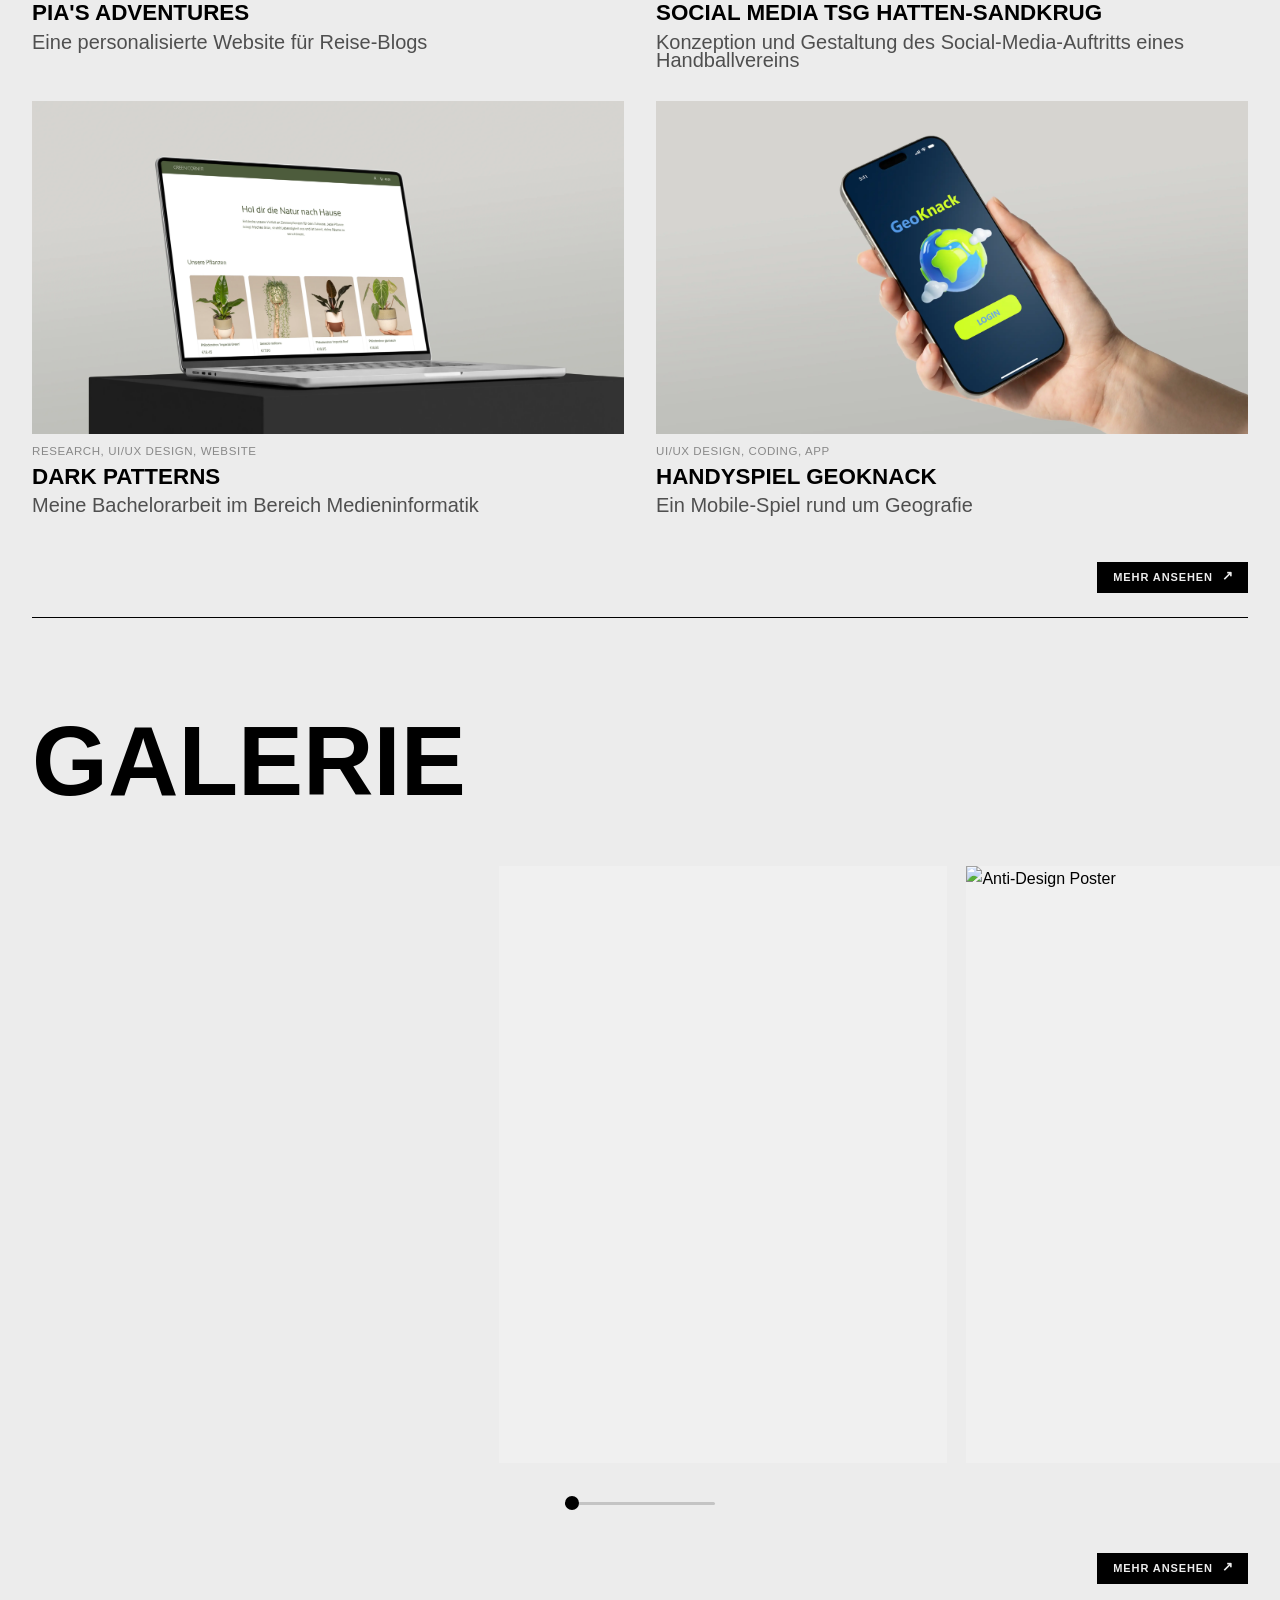
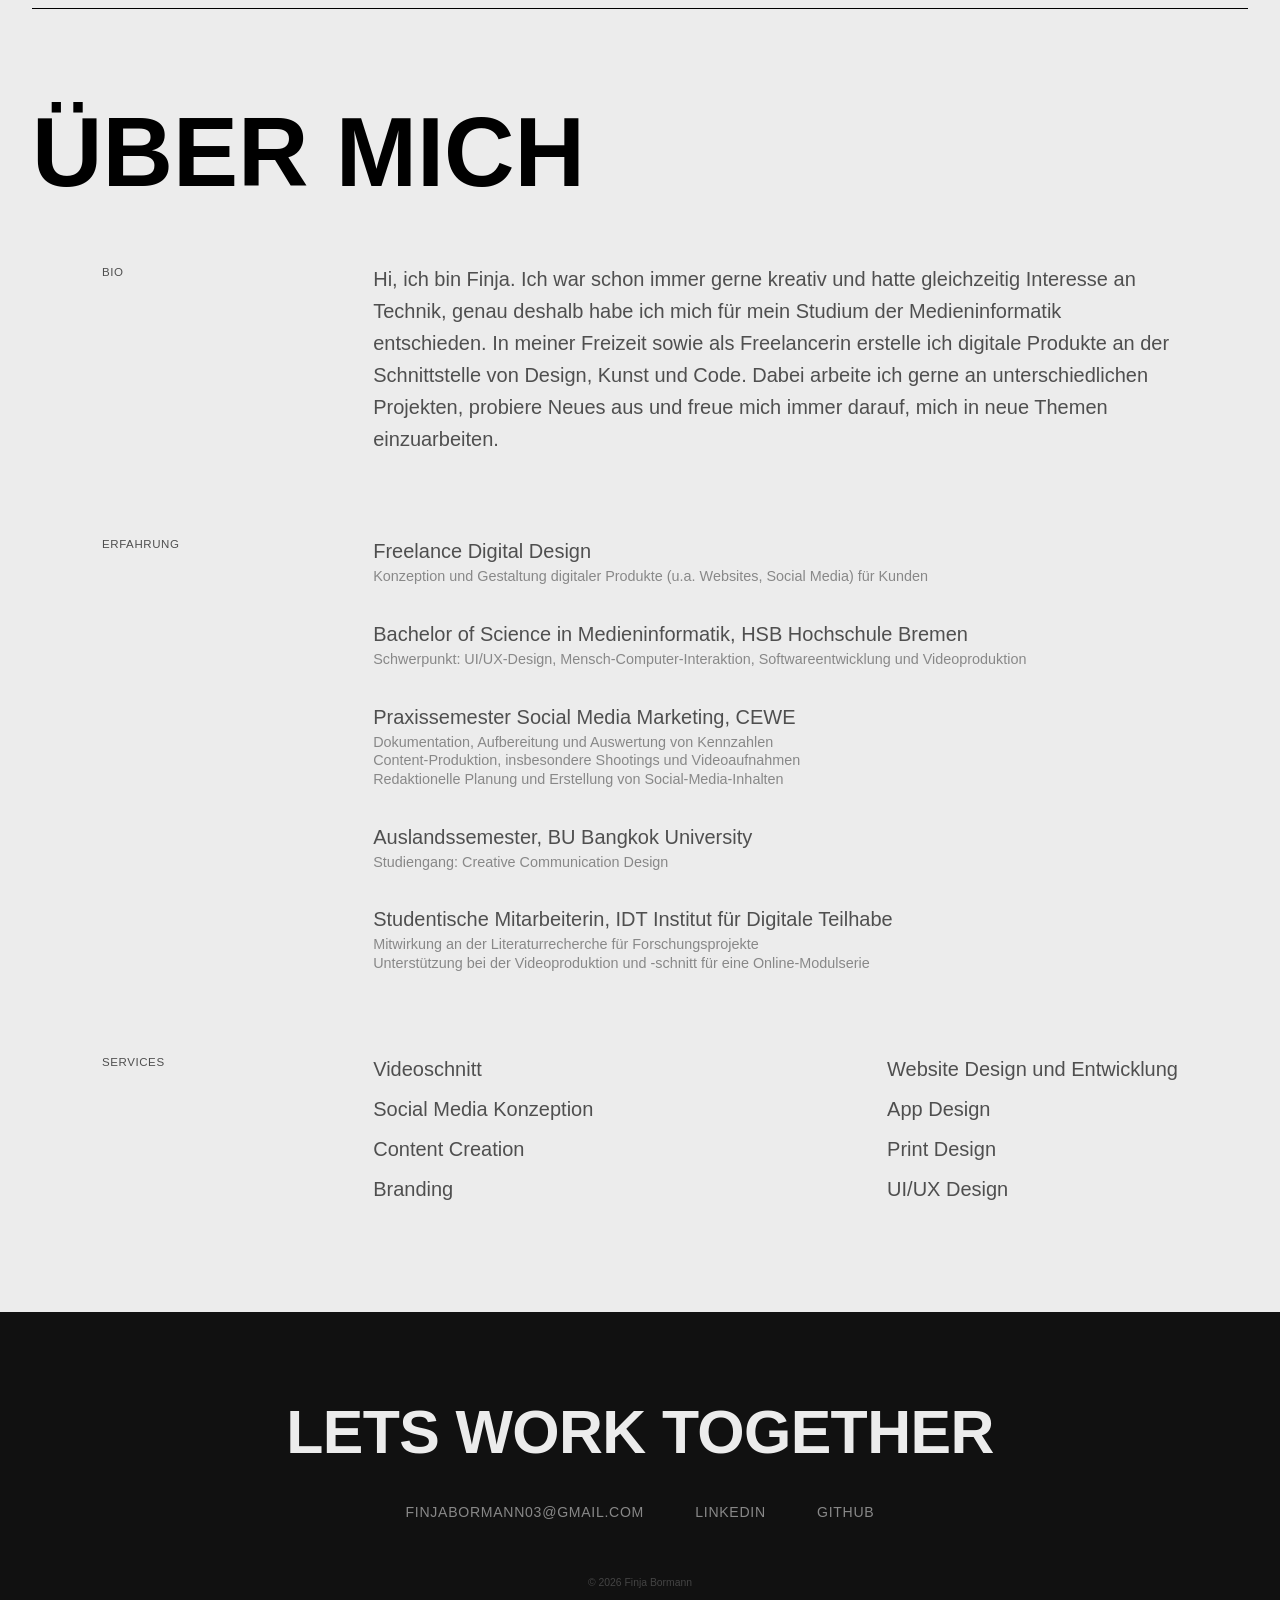
==== commit 78978c00: "added new project struxa" ====
--- a/index.html
+++ b/index.html
@@ -83,7 +83,7 @@
               <img src="images/GeoKnack/MockUp_GeoKnack.webp" alt="GeoKnack" loading="lazy" decoding="async" />
             </div>
             <p class="project-tags">UI/UX DESIGN, Coding, APP</p>
-            <h3 class="project-title">GeoKnack</h3>
+            <h3 class="project-title">Handyspiel Geoknack</h3>
             <p class="project-desc">Ein Mobile-Spiel rund um Geografie</p>
           </a>
 
--- a/responsive.css
+++ b/responsive.css
@@ -1,7 +1,7 @@
 /* ═══════════════════════════════════════════════════════
    RESPONSIVE.CSS
+   Responsive Styles für Index-Seite (Nav, Hero, Footer, About)
    Clamps decken fluid scaling ab.
-   Diese Datei enthält strukturelle Breakpoint-Änderungen.
 
    Breakpoints:
    Tablet  → max-width: 1024px
@@ -12,17 +12,6 @@
 
 /* ── Tablet (≤ 1024px) ───────────────────────────────── */
 @media (max-width: 1024px) {
-
-  /* Galerie-Karten etwas breiter relativ */
-  #gallery .project-card {
-    flex: 0 0 clamp(220px, 44vw, 420px);
-    width: clamp(220px, 44vw, 420px);
-  }
-
-  /* Projekt-Grid 2 Spalten bleiben, aber weniger Gap */
-  .projects-static-grid {
-    gap: clamp(1rem, 2vw, 2rem);
-  }
 
   /* About-Label-Spalte etwas schmaler */
   .about-row {
@@ -41,6 +30,7 @@
 /* ── Mobile (≤ 768px) ───────────────────────────────── */
 @media (max-width: 768px) {
 
+  /* ─ Navigation ─ */
   .nav-burger {
     display: flex;
   }
@@ -84,15 +74,9 @@
     font-weight: 500;
   }
 
-  /* Slideshow auf Mobile deutlich höher */
+  /* ─ Slideshow (Index-Seite) ─ */
   .slideshow-frame {
     aspect-ratio: 16 / 16;
-  }
-
-  /* ─ Galerie-Slider ─ */
-  #gallery .project-card {
-    flex: 0 0 clamp(200px, 75vw, 340px);
-    width: clamp(200px, 75vw, 340px);
   }
 
   /* ─ Über mich ─ */
@@ -107,31 +91,6 @@
 
   .about-skills {
     gap: 2rem;
-  }
-
-  /* ─ Projektkarten ─ */
-  .project-desc {
-    line-height: 1.4;
-  }
-
-  /* ─ Projektdetails ─ */
-  .project-hero-image {
-    padding-top: clamp(4rem, 8vw, 6rem);
-  }
-
-  .project-meta {
-    gap: clamp(1rem, 3vw, 2rem);
-  }
-
-  .project-overview,
-  .project-text-block {
-    grid-template-columns: 1fr;
-    gap: 0.5rem;
-  }
-
-  .project-overview-label,
-  .project-section-title {
-    padding-top: 0;
   }
 
 }
@@ -171,18 +130,6 @@
     padding-right: 1.25rem;
   }
 
-  /* ─ Galerie-Karten ─ */
-  #gallery .project-card {
-    flex: 0 0 82vw;
-    width: 82vw;
-  }
-
-  /* ─ Projekt-Grid ─ */
-  .projects-static-grid {
-    padding: 0 1.25rem;
-    gap: 2rem;
-  }
-
   /* ─ Section Link ─ */
   .section-link-wrap {
     padding-right: 1.25rem;
@@ -202,23 +149,4 @@
     gap: 1rem;
   }
 
-
-  .project-image-grid {
-    grid-template-columns: 1fr;
-    gap: 0.75rem;
-  }
-
-  .project-hero-image img {
-    aspect-ratio: 4 / 3;
-  }
-
-  .project-next-title {
-    font-size: clamp(1.2rem, 6vw, 2rem);
-  }
-
-  /* ─ Slideshow ─ */
-  .slideshow-frame {
-    aspect-ratio: 3 / 4;
-  }
-
 }
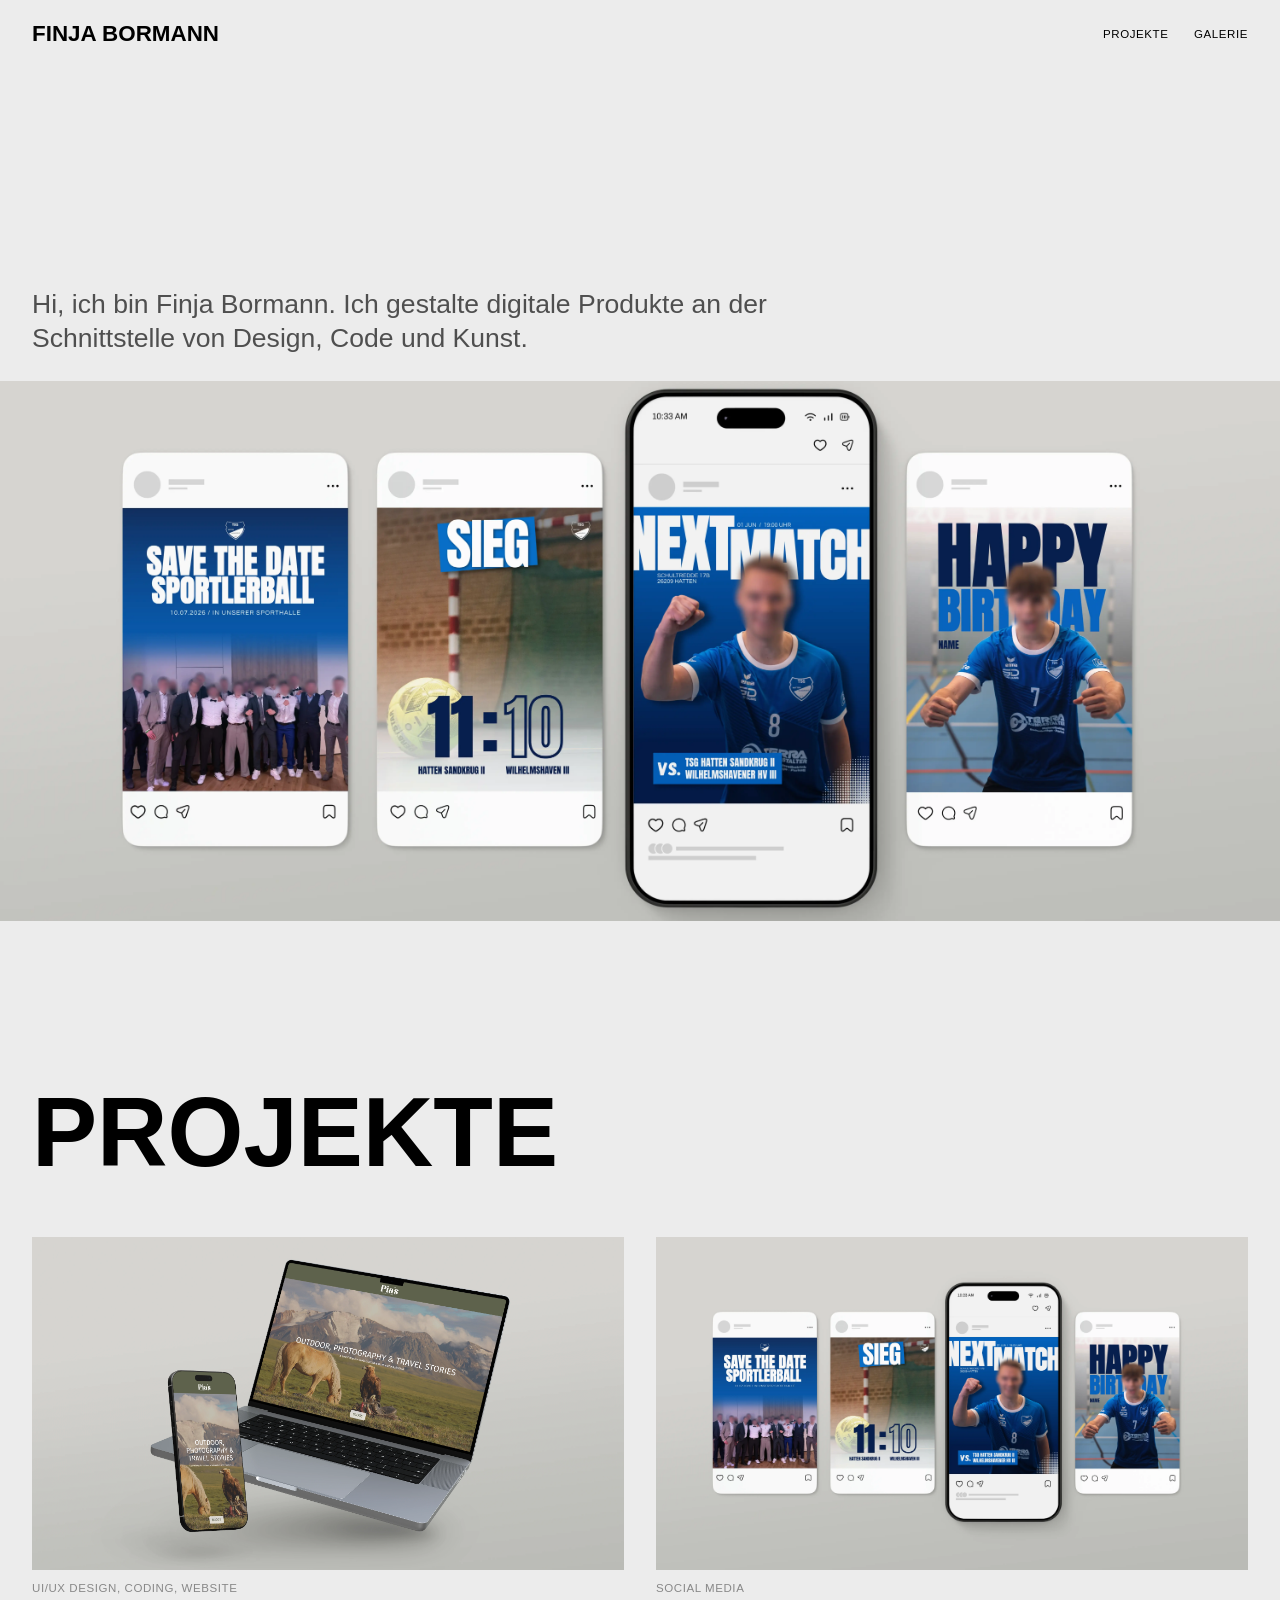
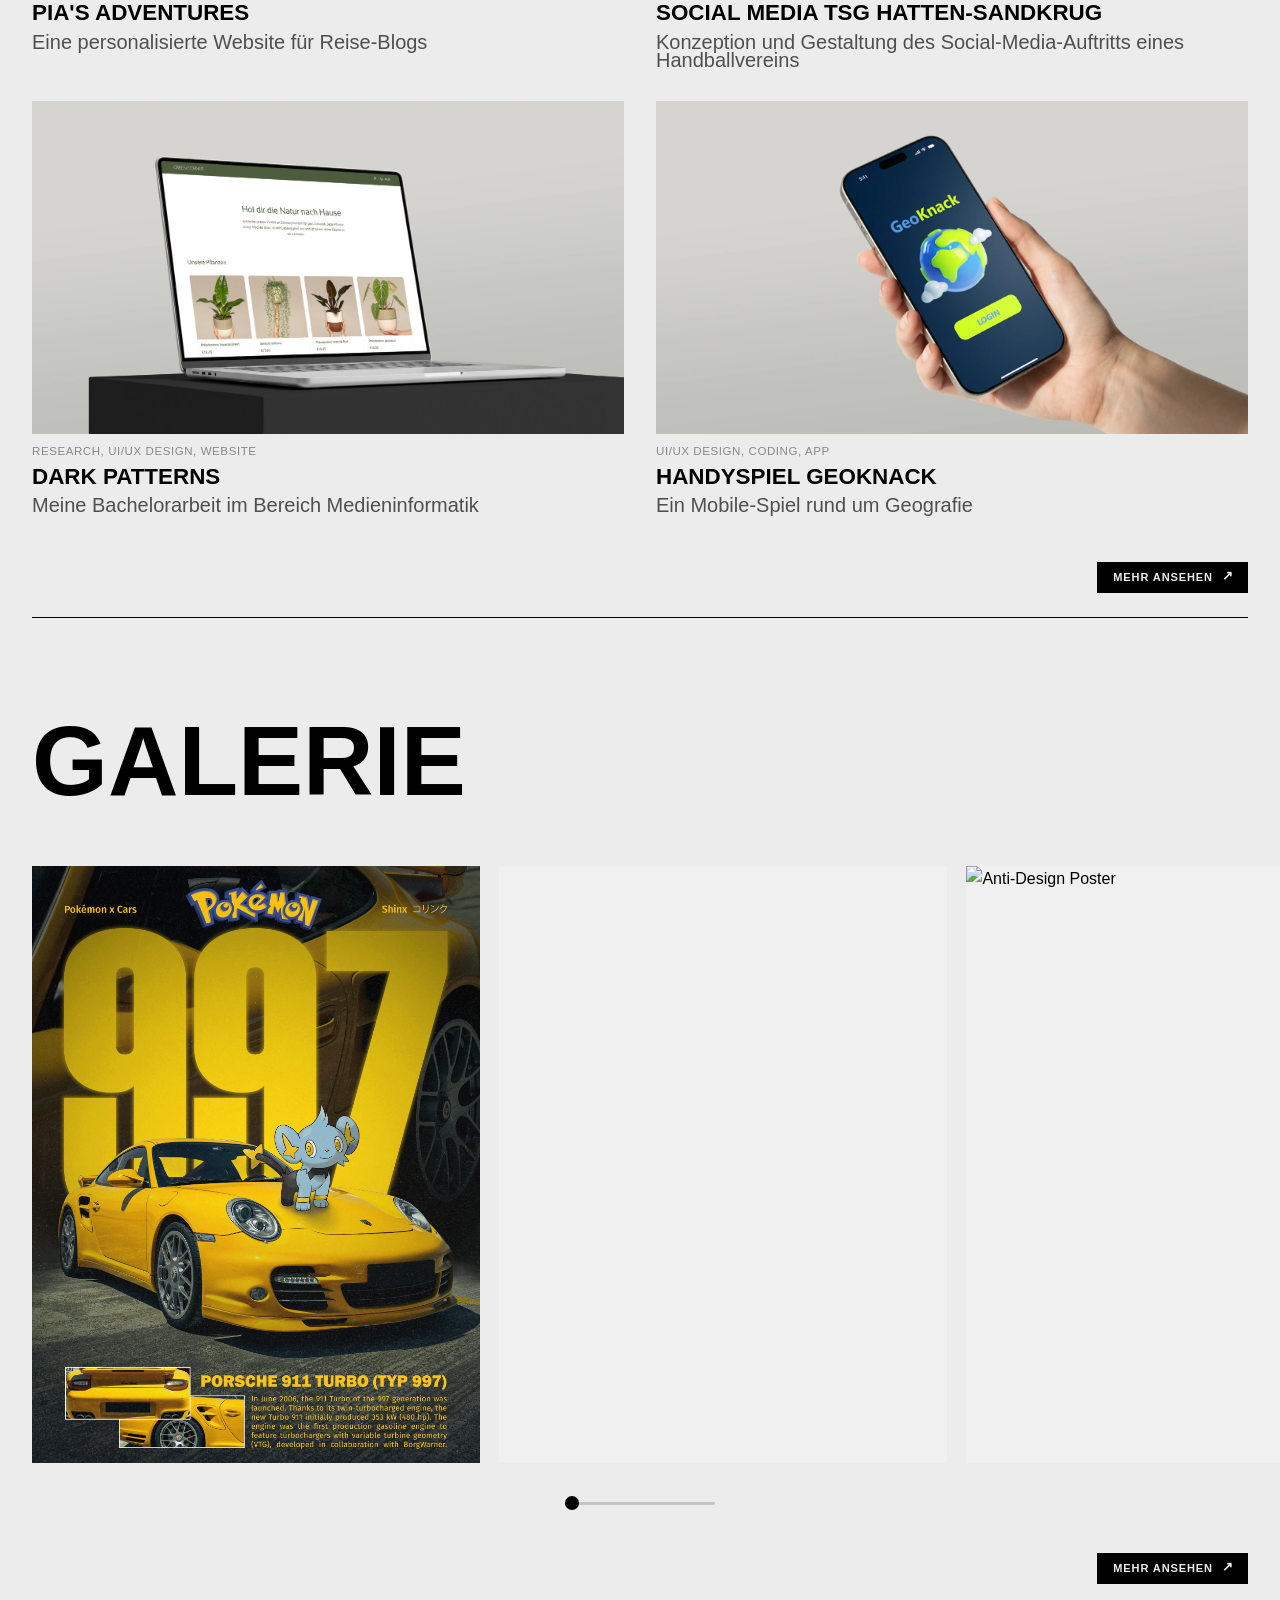
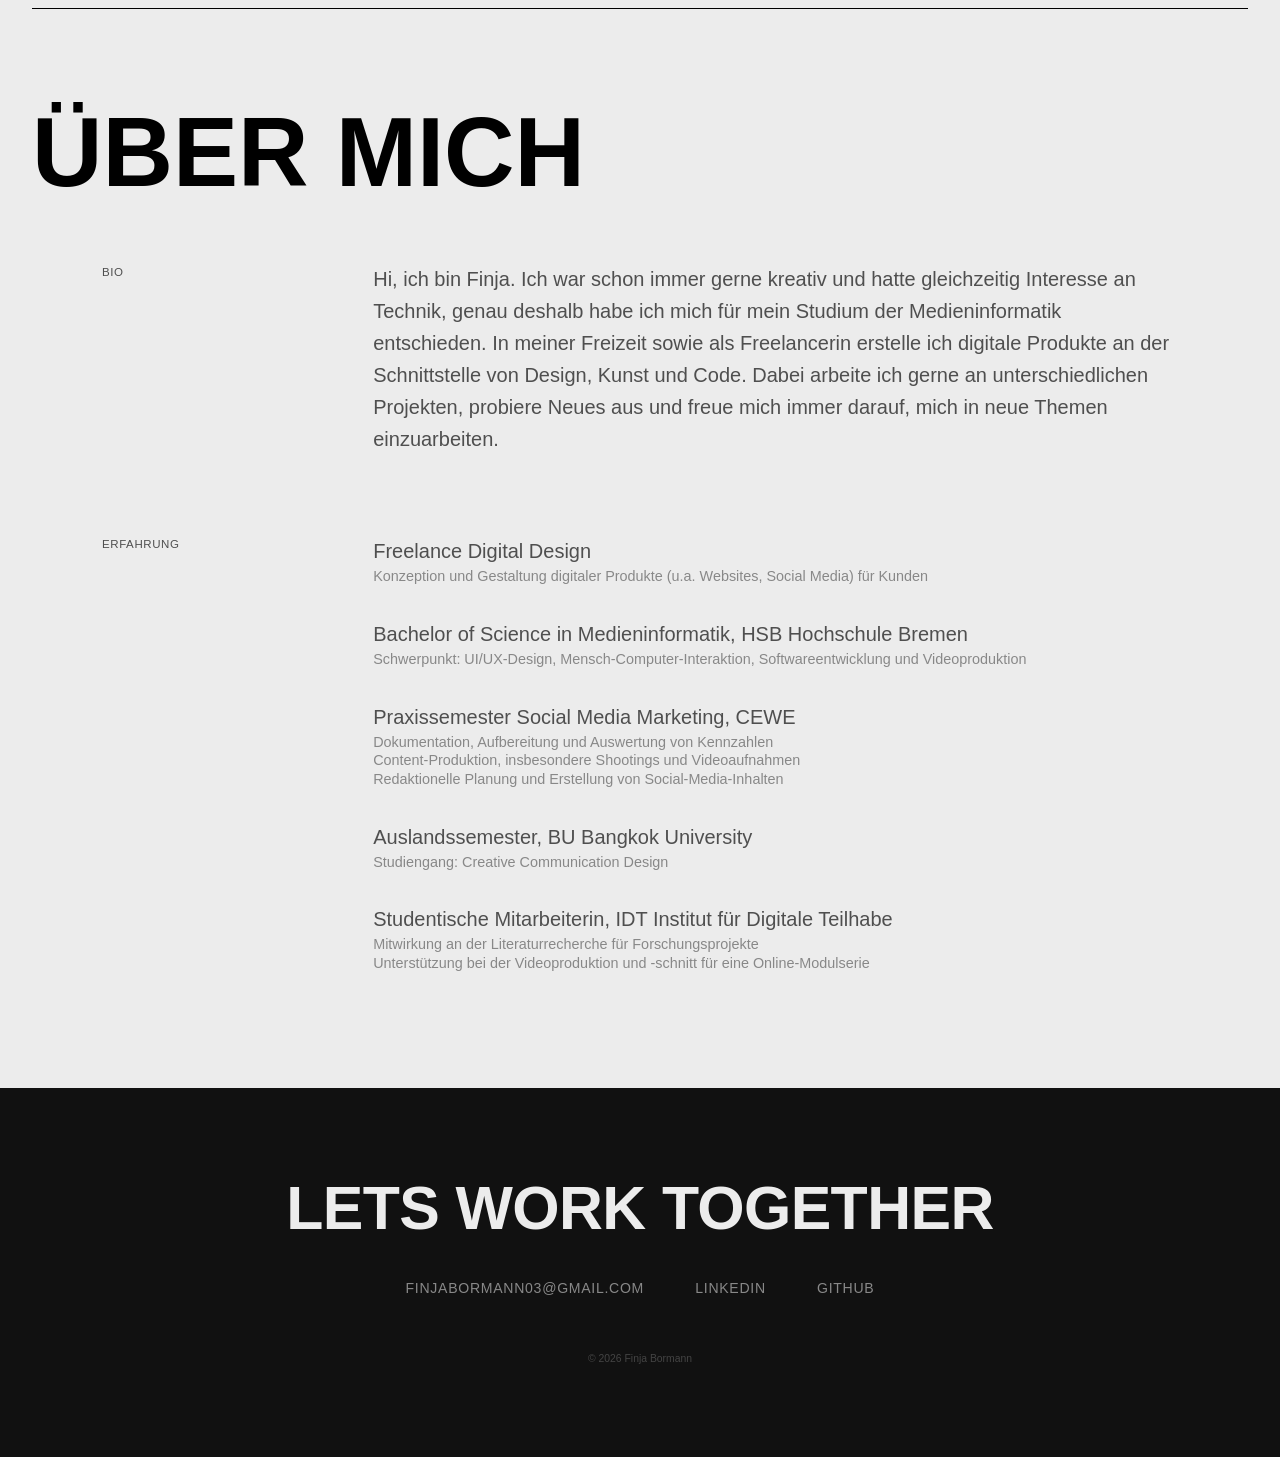
==== commit e6a5172a: "deleted services section" ====
--- a/index.html
+++ b/index.html
@@ -168,24 +168,6 @@
             </div>
           </div>
         </div>
-
-        <div class="about-row">
-          <p class="about-label">Services</p>
-          <div class="about-skills">
-            <ul>
-              <li>Videoschnitt</li>
-              <li>Social Media Konzeption</li>
-              <li>Content Creation</li>
-              <li>Branding</li>
-            </ul>
-            <ul>
-              <li>Website Design und Entwicklung</li>
-              <li>App Design</li>
-              <li>Print Design</li>
-              <li>UI/UX Design</li>
-            </ul>
-          </div>
-        </div>
       </section>
 
     </main>
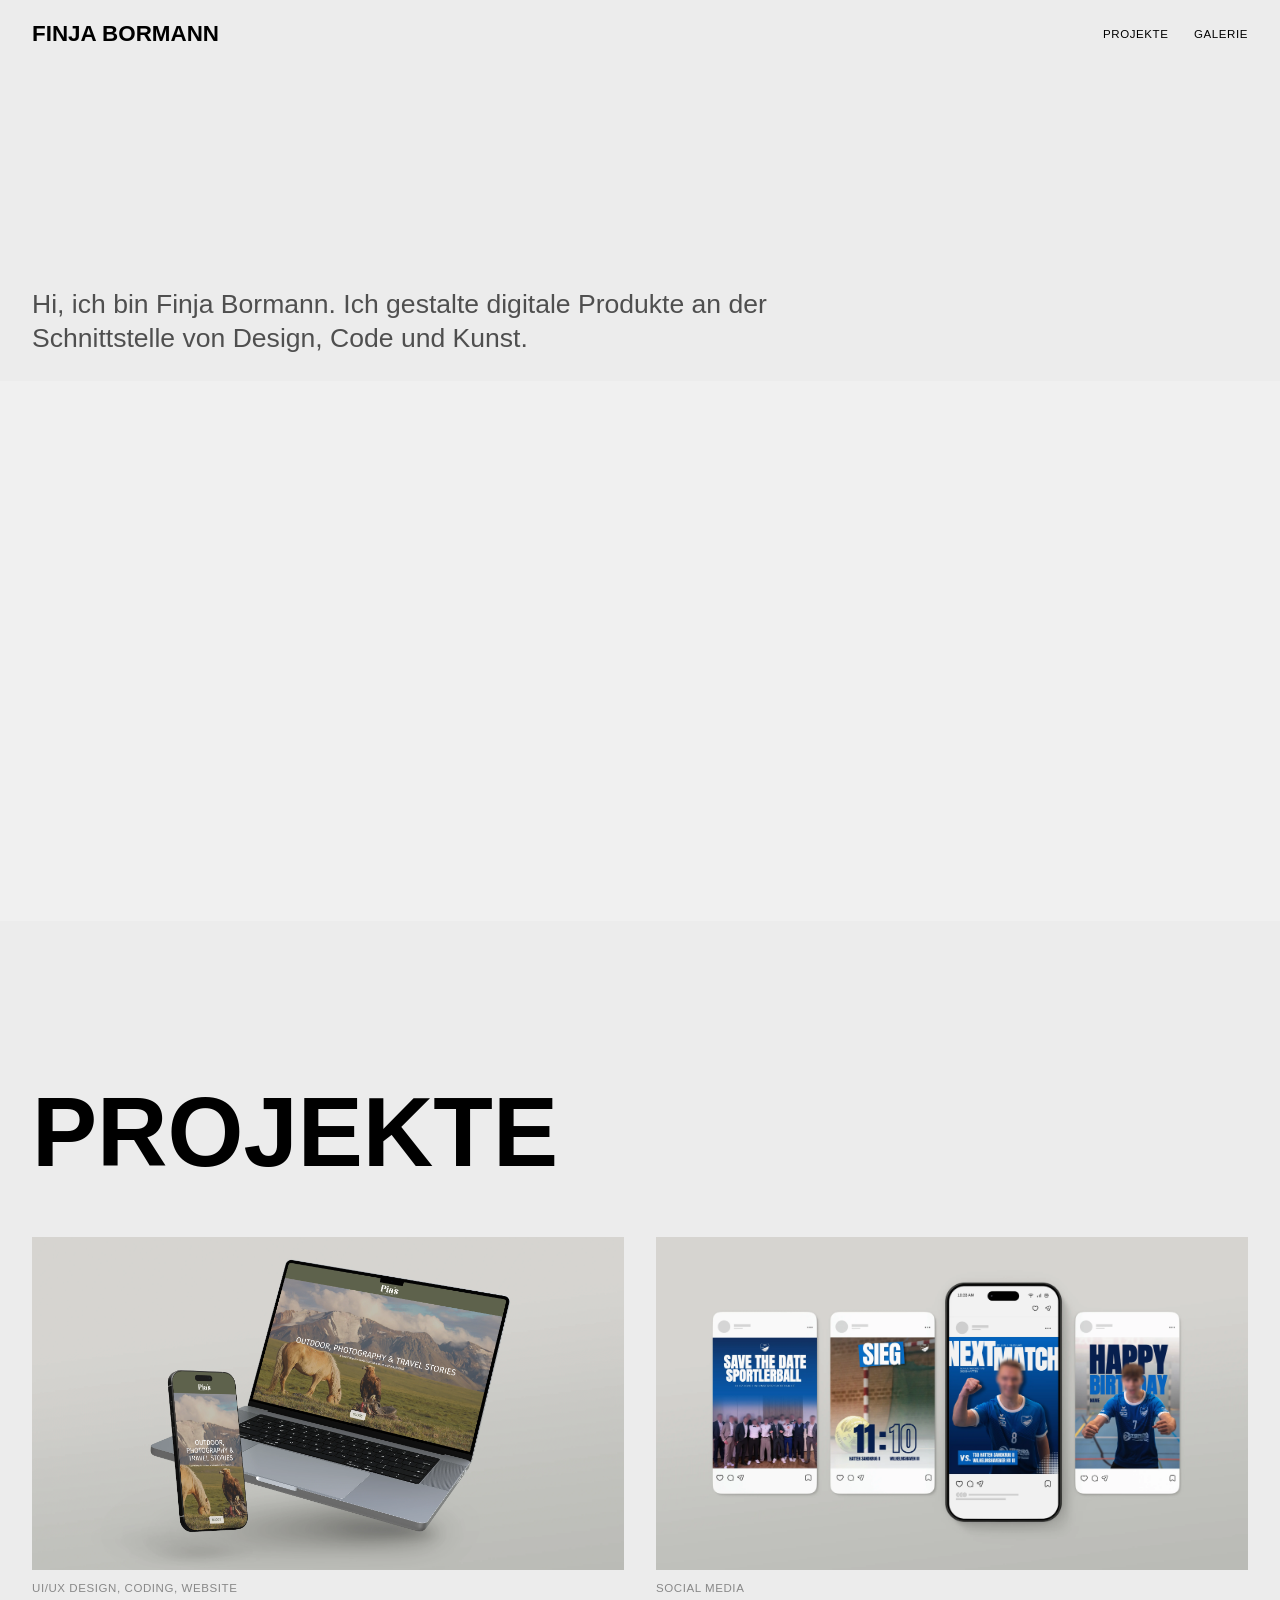
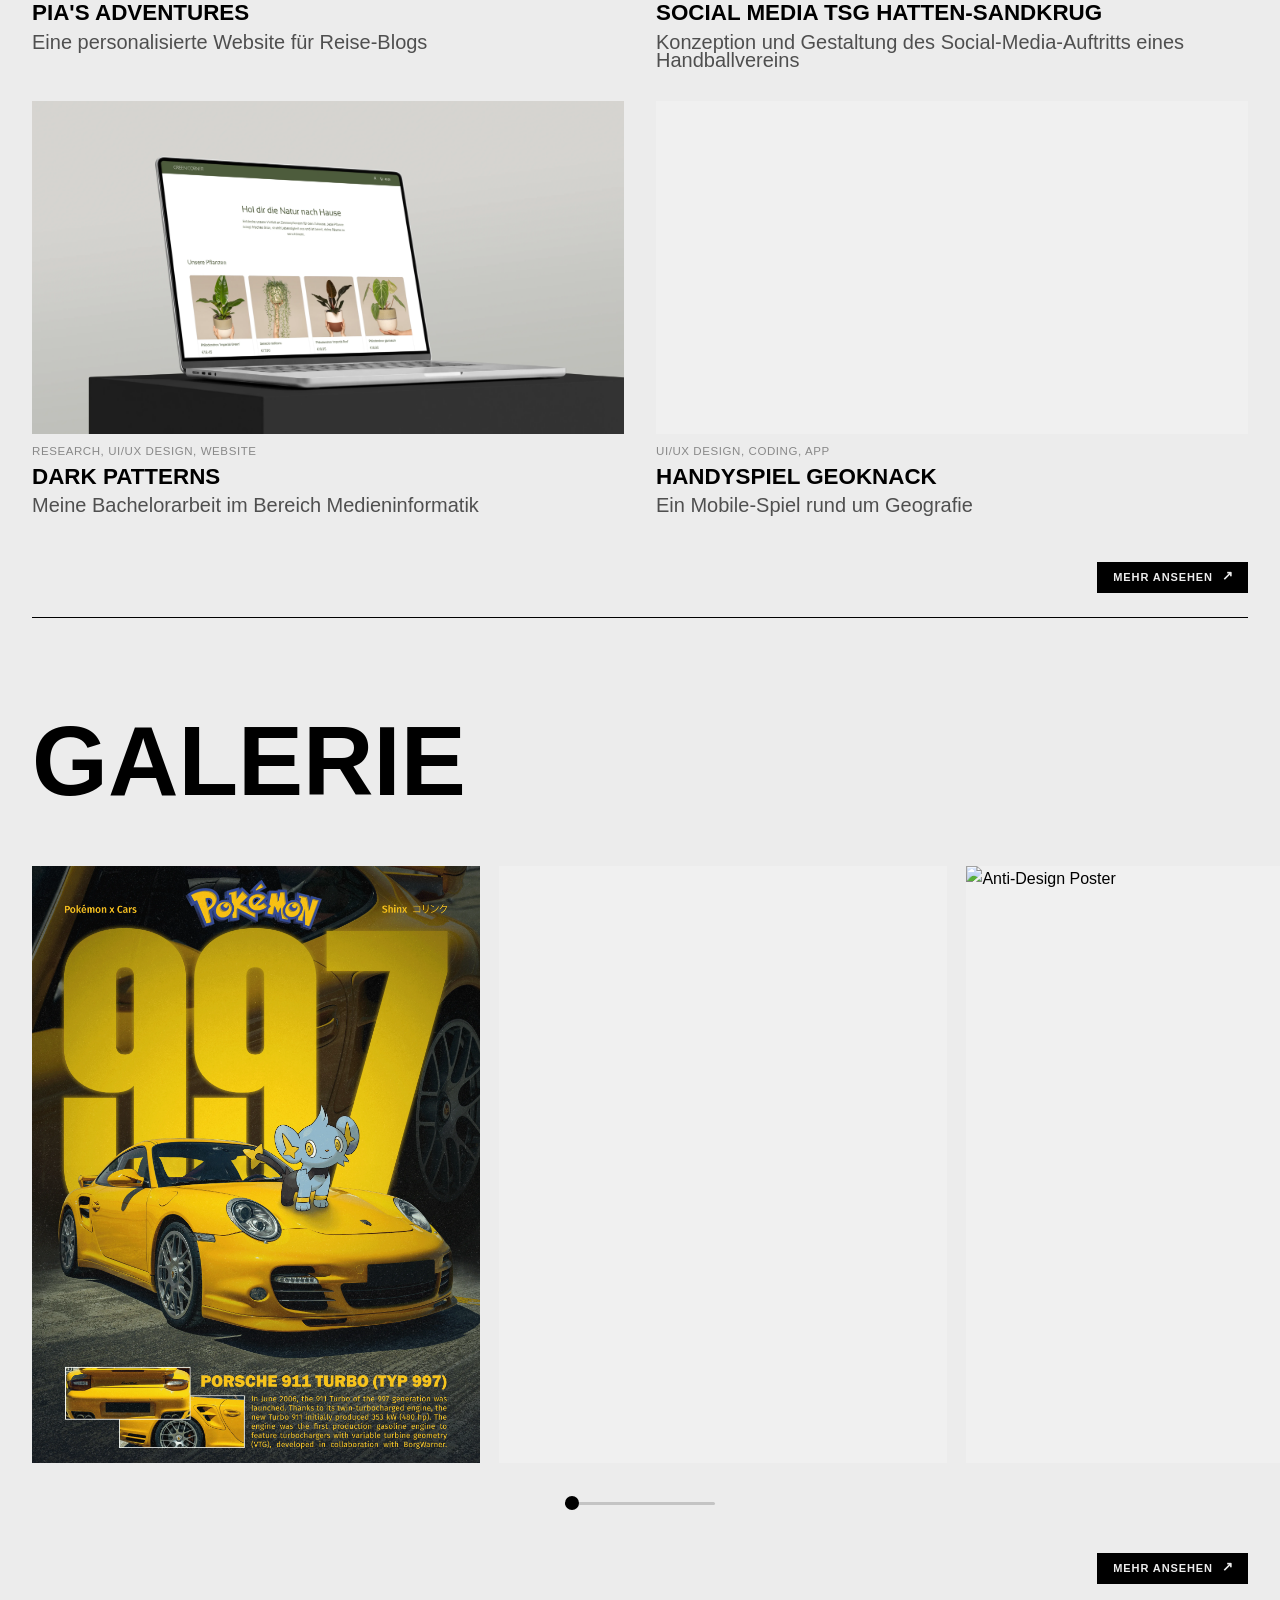
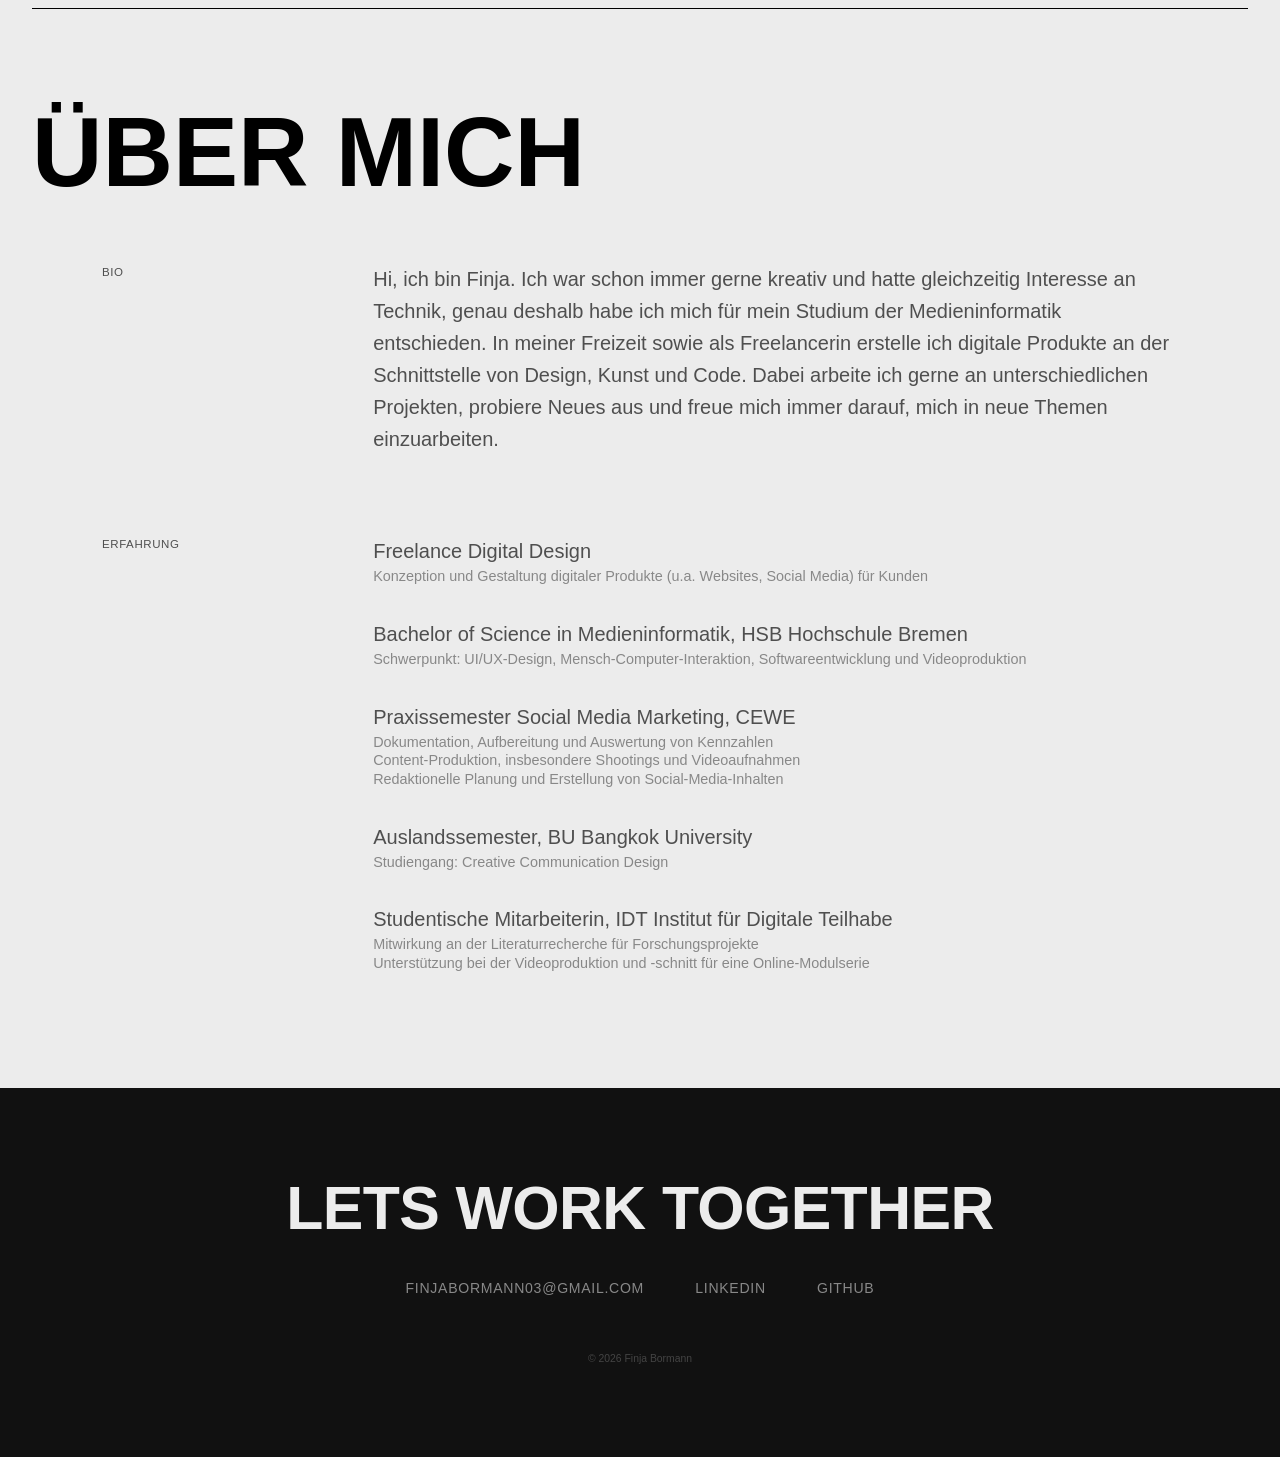
==== commit 641993cd: "new logo and link summary" ====
--- a/index.html
+++ b/index.html
@@ -5,7 +5,18 @@
     <meta name="viewport" content="width=device-width, initial-scale=1.0" />
     <meta name="theme-color" content="#ececec" />
     <link rel="icon" type="image/png" href="images/Logo.png" />
-    <title>Finja Bormann - Digital Design</title>
+    <title>Finja Bormann - Portfolio</title>
+    <meta name="description" content="Hi, ich bin Finja! Medieninformatikerin zwischen Design, Kunst und Code. Hier zeige ich dir meine Projekte rund um UI/UX, Websites und Social Media." />
+    <meta property="og:type" content="website" />
+    <meta property="og:locale" content="de_DE" />
+    <meta property="og:site_name" content="Finja Bormann" />
+    <meta property="og:title" content="Finja Bormann - Portfolio" />
+    <meta property="og:description" content="Hi, ich bin Finja! Medieninformatikerin zwischen Design, Kunst und Code. Schau dir gern meine Projekte an." />
+    <meta property="og:image" content="https://finjabormann.de/images/Logo.png" />
+    <meta name="twitter:card" content="summary" />
+    <meta name="twitter:title" content="Finja Bormann - Portfolio" />
+    <meta name="twitter:description" content="Hi, ich bin Finja! Medieninformatikerin zwischen Design, Kunst und Code. Schau dir gern meine Projekte an." />
+    <meta name="twitter:image" content="https://finjabormann.de/images/Logo.png" />
     <link rel="stylesheet" href="style.css" />
     <link rel="stylesheet" href="responsive.css" />
   </head>
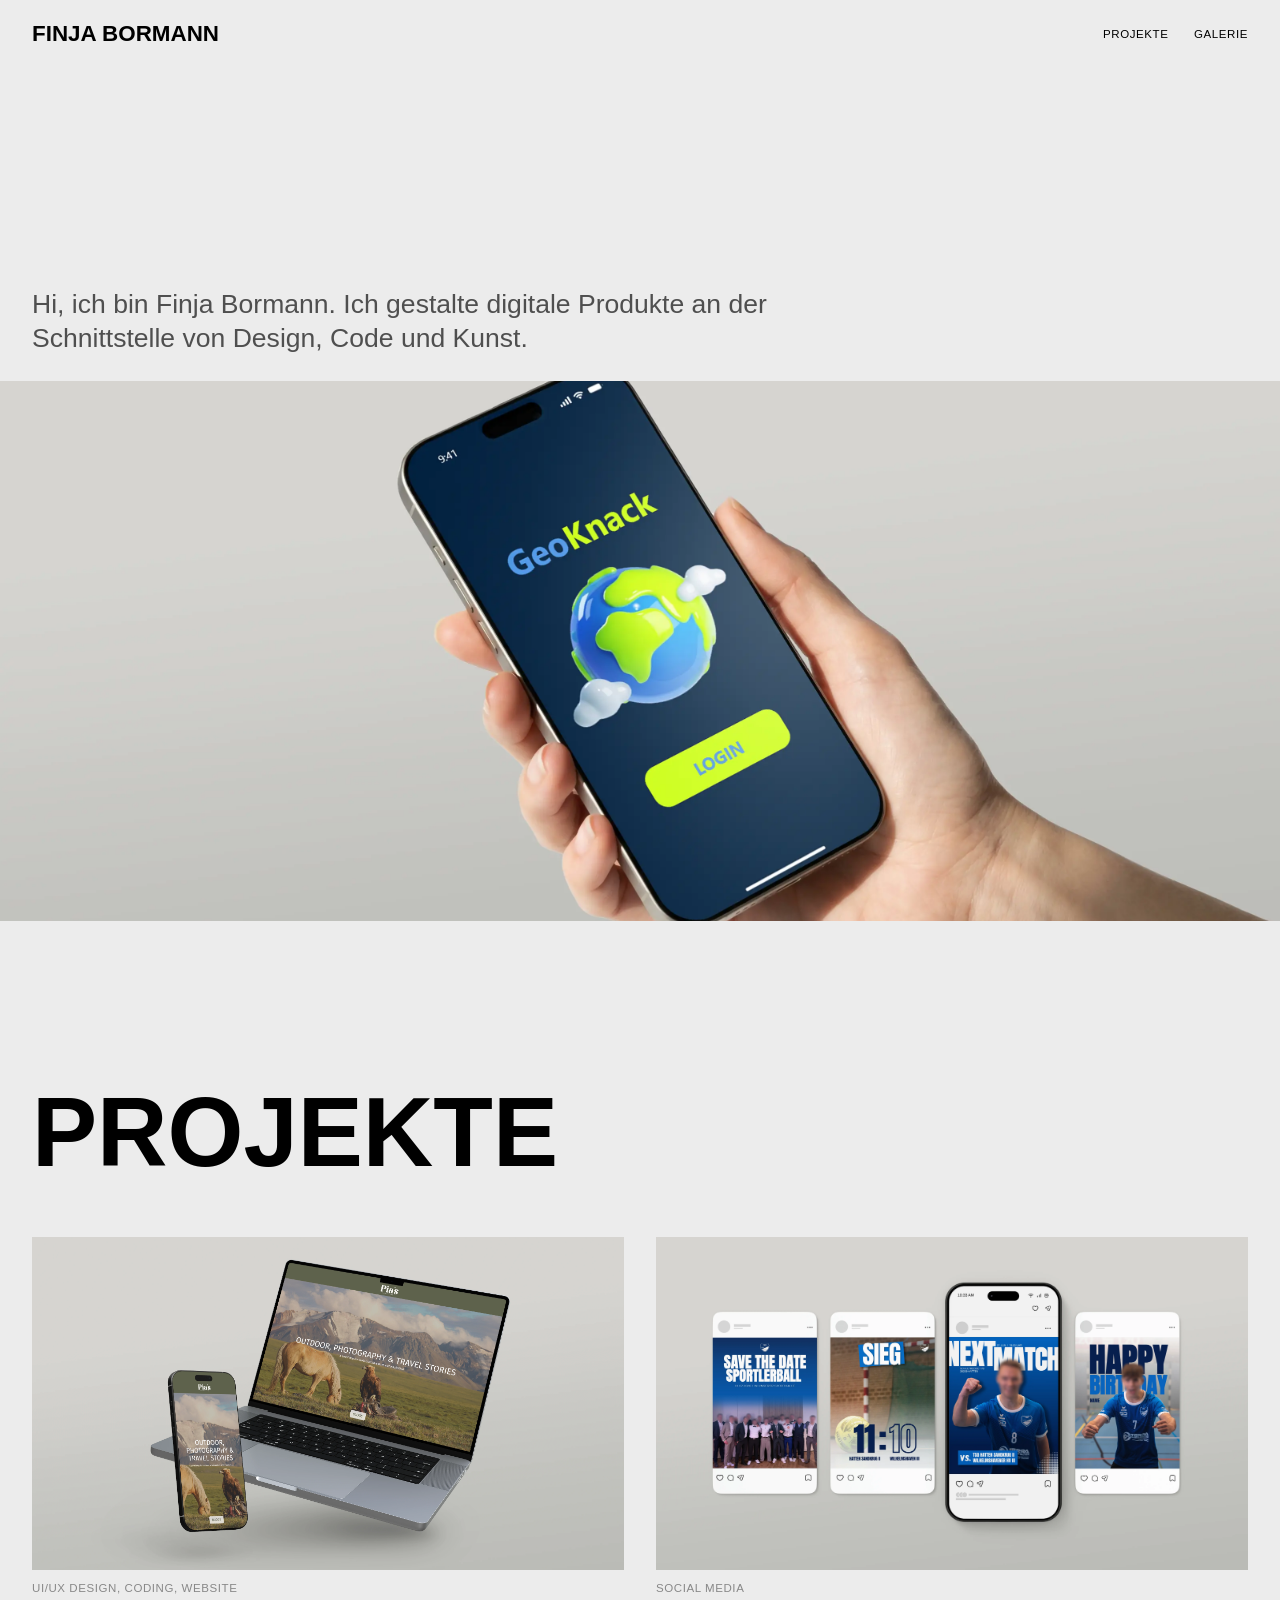
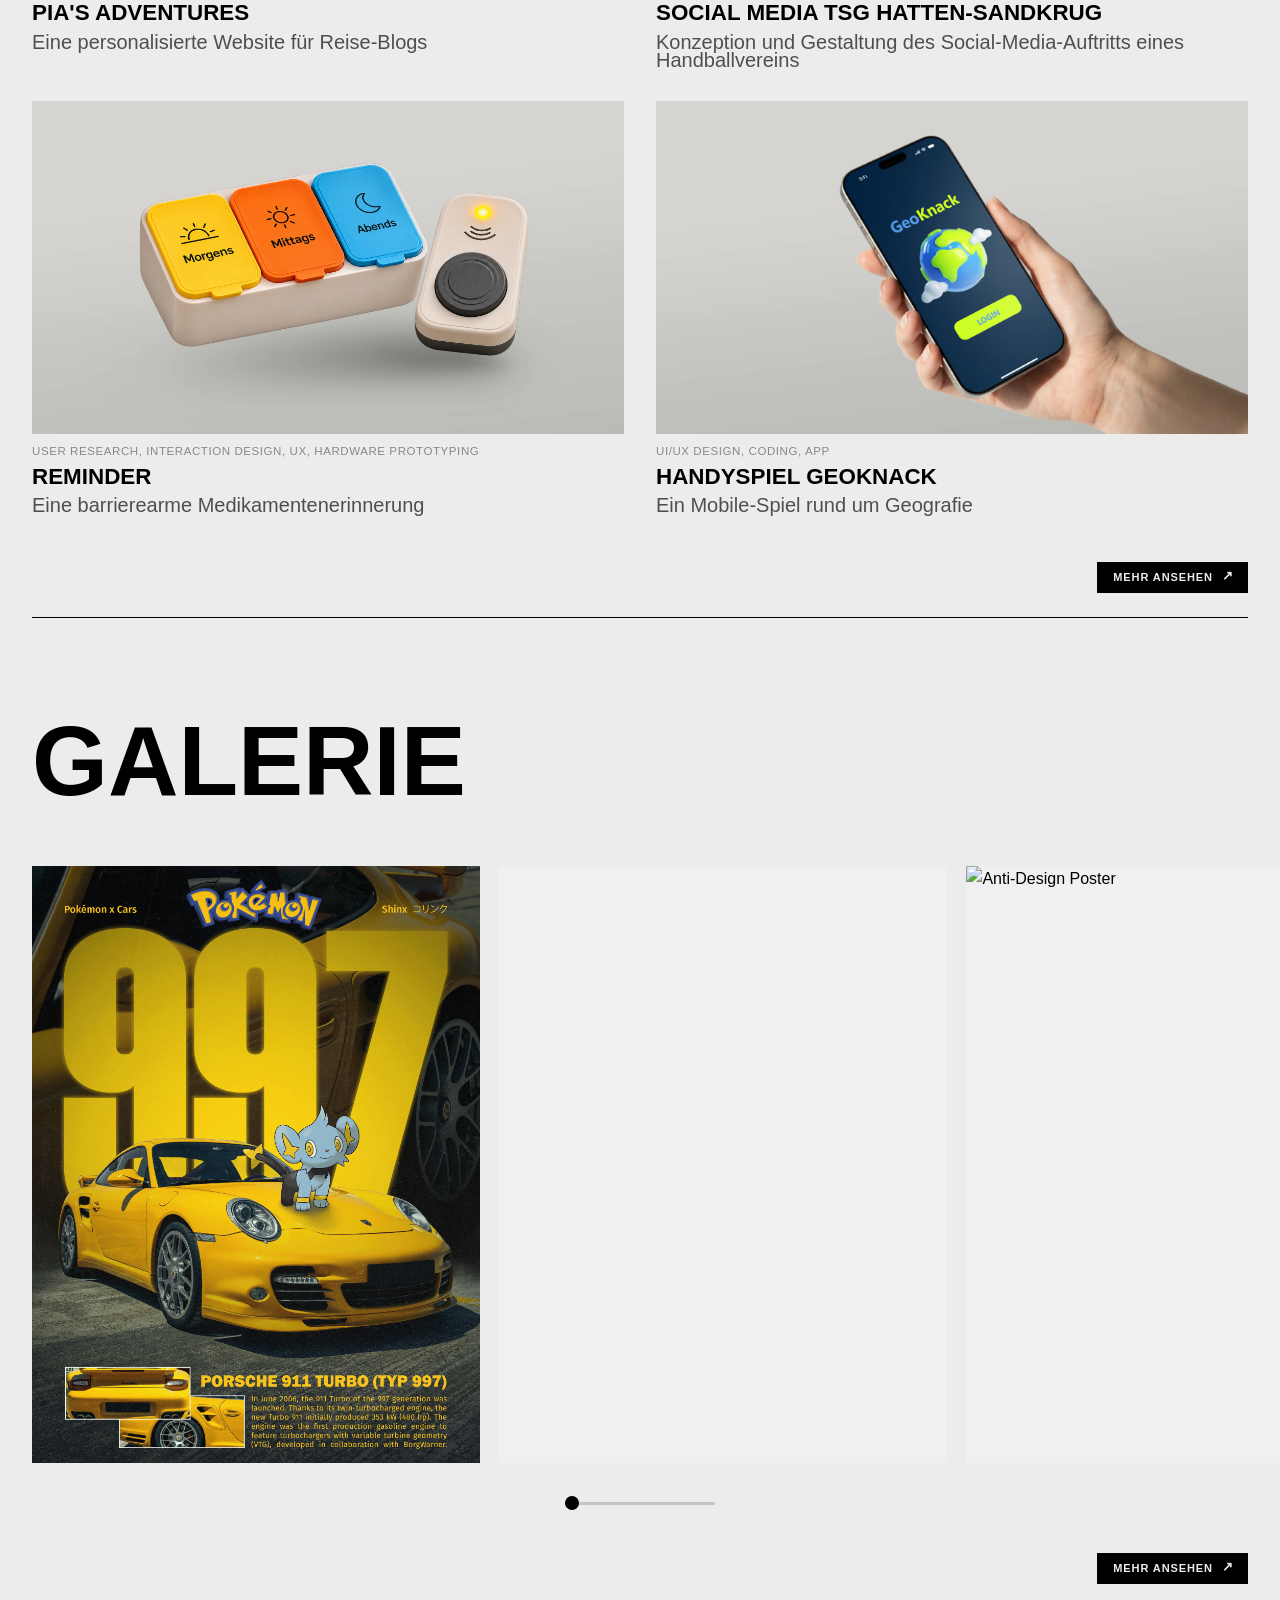
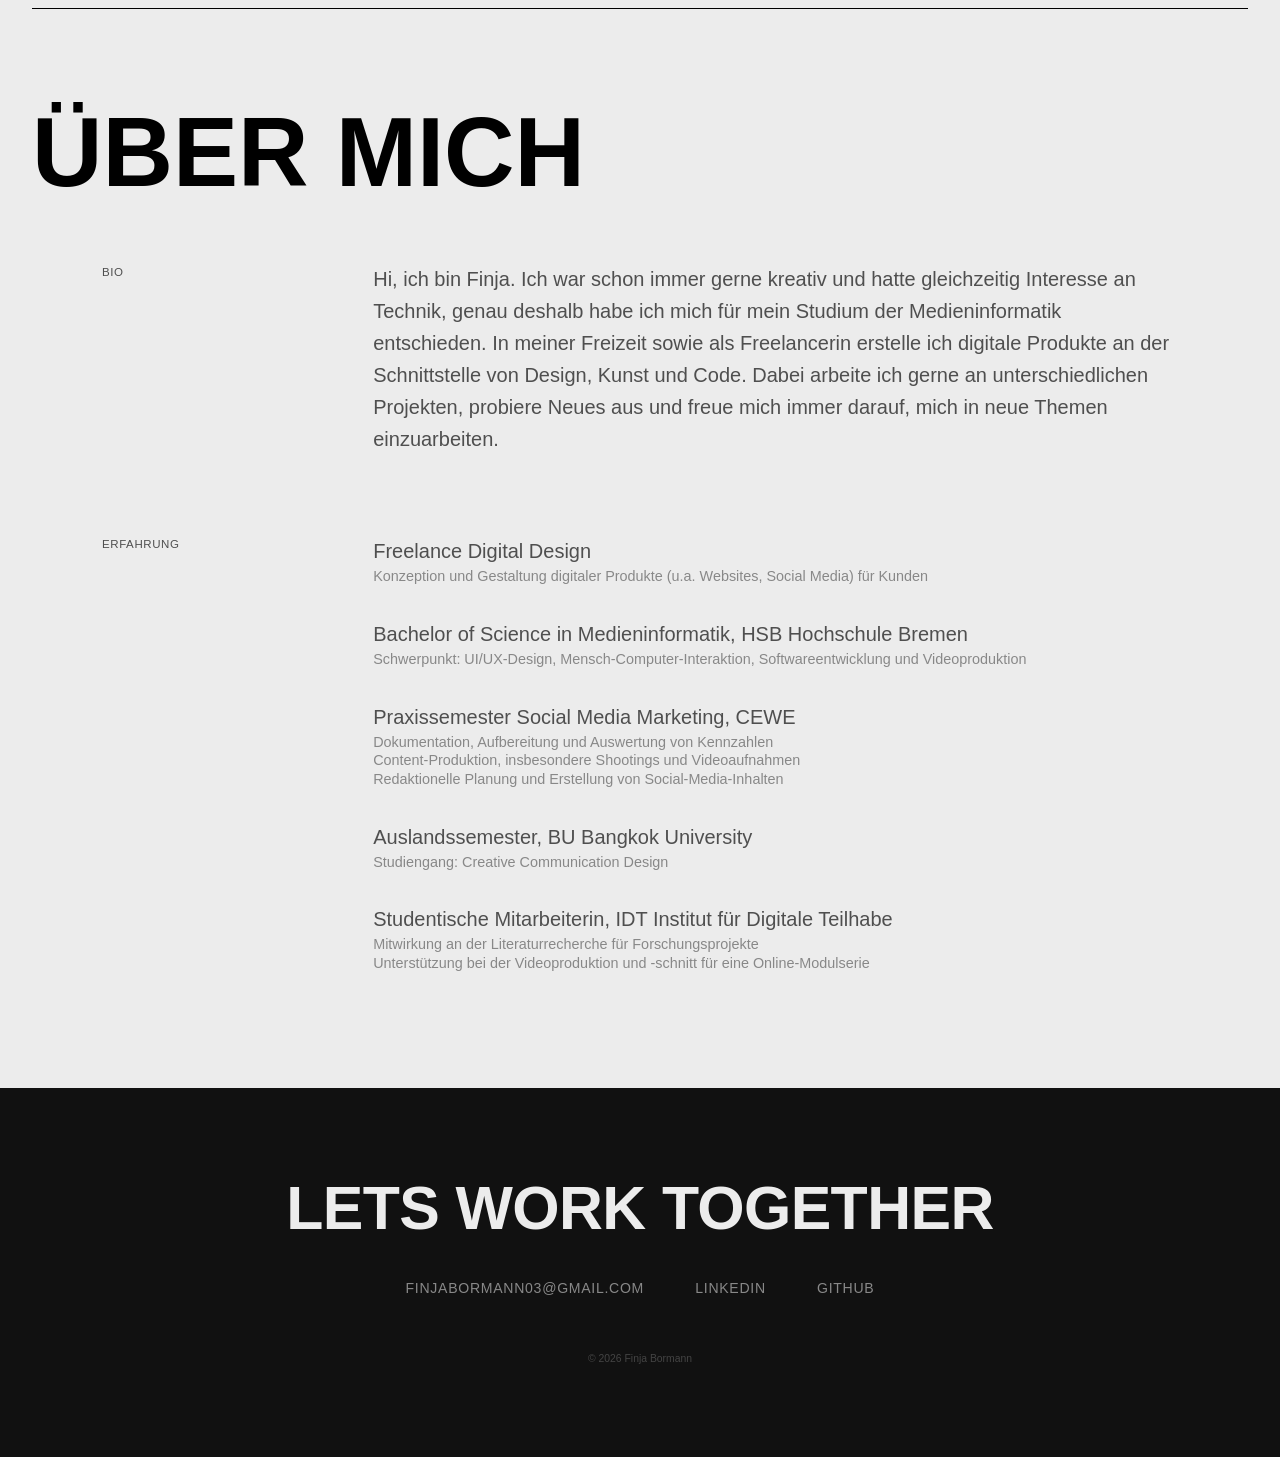
==== commit 02ba8124: "new project REMInder" ====
--- a/index.html
+++ b/index.html
@@ -1,4 +1,4 @@
-﻿<!DOCTYPE html>
+<!DOCTYPE html>
 <html lang="de">
   <head>
     <meta charset="UTF-8" />
@@ -52,7 +52,7 @@
             <img src="images/TSG/Handball_App.webp" class="slideshow-image" alt="" fetchpriority="high" />
             <img src="images/GeoKnack/MockUp_GeoKnack.webp" class="slideshow-image" alt="" loading="lazy" decoding="async" />
             <img src="images/SocialMedia/SocialMedia_MockUp.webp" class="slideshow-image" alt="" loading="lazy" decoding="async" />
-            <img src="images/Bachelorarbeit/Bachelorarbeit_MockUp.webp" class="slideshow-image" alt="" loading="lazy" decoding="async" />
+            <img src="images/Reminder/reminder_mockup.webp" class="slideshow-image" alt="" loading="lazy" decoding="async" />
             <img src="images/Pias_Adventures/Pias_Adventures_MockUp.webp" class="slideshow-image" alt="" loading="lazy" decoding="async" />
           </div>
         </div>
@@ -80,13 +80,13 @@
             <p class="project-desc">Konzeption und Gestaltung des Social-Media-Auftritts eines Handballvereins</p>
           </a>
 
-          <a class="project-card" href="projects/bachelorarbeit.html" data-categories="ui-ux">
-            <div class="project-image">
-              <img src="images/Bachelorarbeit/Bachelorarbeit_MockUp.webp" alt="Bachelorarbeit" loading="lazy" decoding="async" />
-            </div>
-            <p class="project-tags">RESEARCH, UI/UX DESIGN, Website</p>
-            <h3 class="project-title">Dark Patterns</h3>
-            <p class="project-desc">Meine Bachelorarbeit im Bereich Medieninformatik</p>
+          <a class="project-card" href="projects/reminder.html" data-categories="ui-ux coding">
+            <div class="project-image">
+              <img src="images/Reminder/reminder_mockup.webp" alt="REMInder Medikamenten-Reminder Mockup" loading="lazy" decoding="async" />
+            </div>
+            <p class="project-tags">User Research, Interaction Design, UX, Hardware Prototyping</p>
+            <h3 class="project-title">REMInder</h3>
+            <p class="project-desc">Eine barrierearme Medikamentenerinnerung</p>
           </a>
 
           <a class="project-card" href="projects/geoknack.html" data-categories="ui-ux coding">
